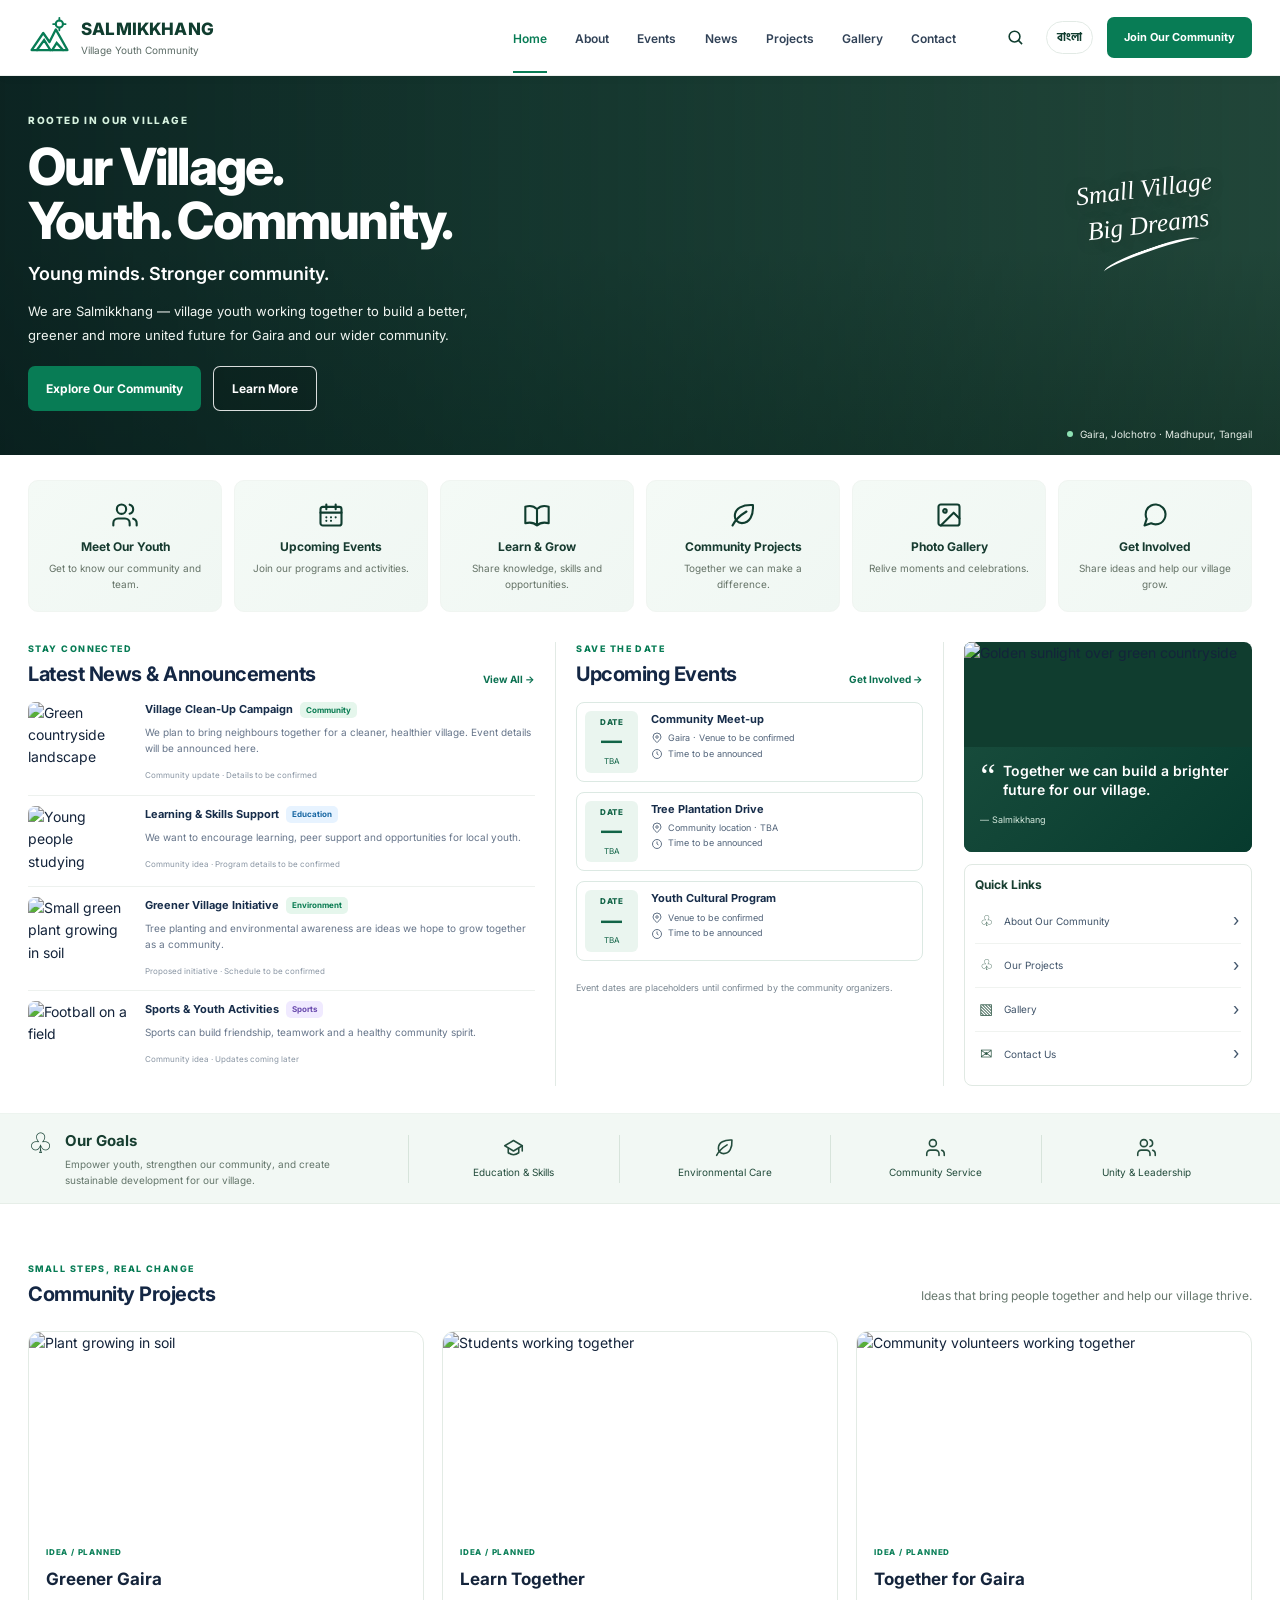
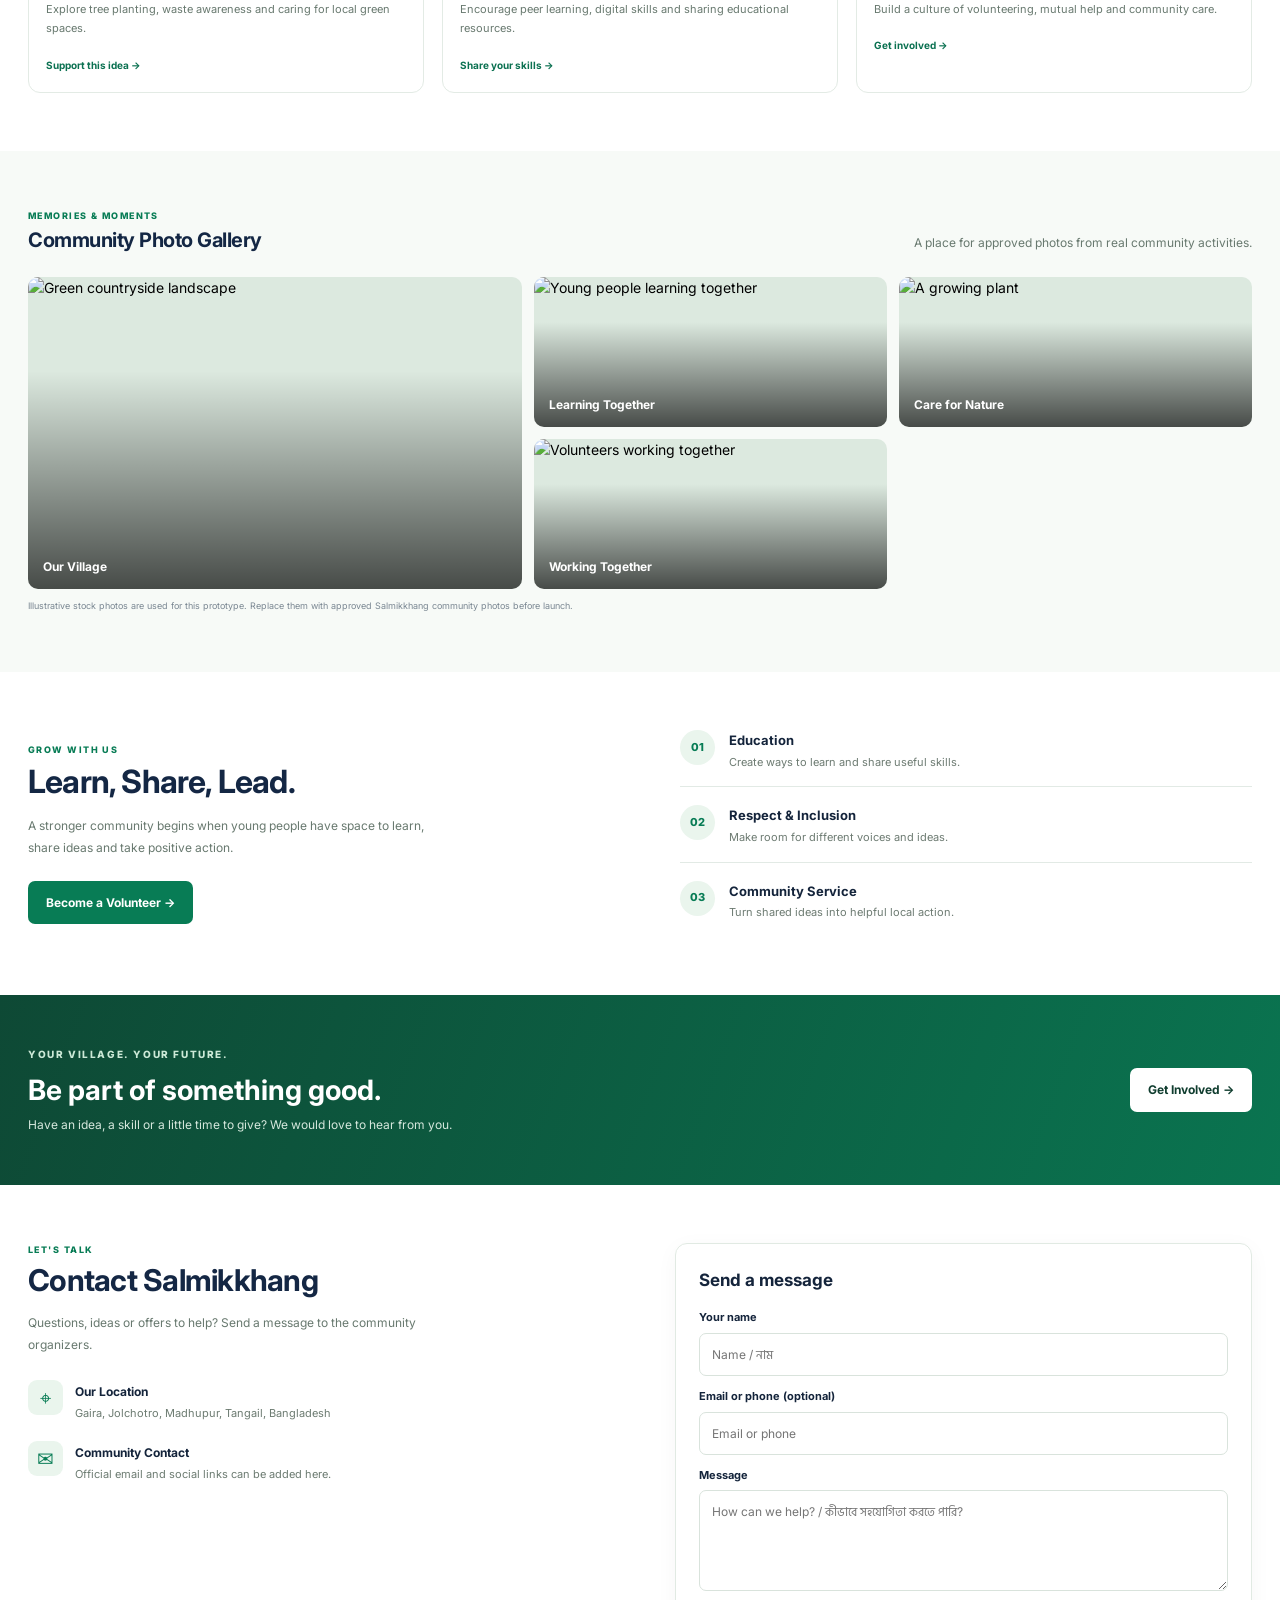
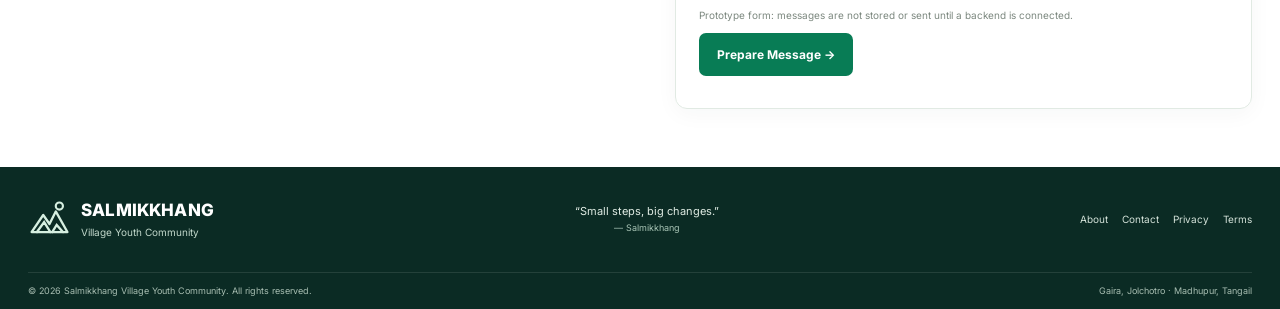
==== index.html @ 19238ad7 "Organize website files for deployment" ====
<!doctype html>
<html lang="en">
<head>
  <meta charset="utf-8">
  <meta name="viewport" content="width=device-width, initial-scale=1">
  <meta name="theme-color" content="#087c55">
  <meta name="description" content="Salmikkhang Village Youth Community — together for a better tomorrow in Gaira, Jolchotro, Madhupur, Tangail.">
  <title>Salmikkhang — Village Youth Community</title>
  <link rel="preconnect" href="https://fonts.googleapis.com">
  <link rel="preconnect" href="https://fonts.gstatic.com" crossorigin>
  <link href="https://fonts.googleapis.com/css2?family=Hind+Siliguri:wght@400;500;600;700&family=Inter:wght@400;500;600;700;800&display=swap" rel="stylesheet">
  <link rel="stylesheet" href="styles.css">
</head>
<body>
  <header class="site-header">
    <a class="brand" href="#home" aria-label="Salmikkhang home">
      <span class="brand-mark" aria-hidden="true">
        <svg viewBox="0 0 48 48" fill="none"><path d="M4 38 17 19l7 10 7-14 13 23H4Z" stroke="currentColor" stroke-width="2.6" stroke-linejoin="round"/><path d="m10 38 8-11 7 11M27 38l5-8 7 8" stroke="currentColor" stroke-width="2.6" stroke-linecap="round"/><circle cx="35" cy="9" r="4" stroke="currentColor" stroke-width="2.4"/><path d="M35 2v3M35 13v3M28 9h3M39 9h3" stroke="currentColor" stroke-width="2" stroke-linecap="round"/></svg>
      </span>
      <span class="brand-copy"><strong>SALMIKKHANG</strong><small data-en="Village Youth Community" data-bn="গ্রাম যুব কমিউনিটি">Village Youth Community</small></span>
    </a>
    <button class="menu-toggle" id="menuToggle" aria-label="Open navigation" aria-expanded="false"><span></span><span></span><span></span></button>
    <nav class="main-nav" id="mainNav" aria-label="Main navigation">
      <a class="active" href="#home" data-en="Home" data-bn="হোম">Home</a>
      <a href="#about" data-en="About" data-bn="পরিচিতি">About</a>
      <a href="#events" data-en="Events" data-bn="অনুষ্ঠান">Events</a>
      <a href="#news" data-en="News" data-bn="খবর">News</a>
      <a href="#projects" data-en="Projects" data-bn="উদ্যোগ">Projects</a>
      <a href="#gallery" data-en="Gallery" data-bn="গ্যালারি">Gallery</a>
      <a href="#contact" data-en="Contact" data-bn="যোগাযোগ">Contact</a>
    </nav>
    <div class="header-actions">
      <button class="icon-btn" id="searchToggle" aria-label="Search"><svg viewBox="0 0 24 24"><circle cx="10.8" cy="10.8" r="6.8"/><path d="m16 16 4.3 4.3"/></svg></button>
      <button class="language-switch" id="languageSwitch" aria-label="Switch language">বাংলা</button>
      <a class="btn btn-primary header-join" href="#join" data-en="Join Our Community" data-bn="কমিউনিটিতে যোগ দিন">Join Our Community</a>
    </div>
  </header>

  <div class="search-panel" id="searchPanel" hidden>
    <label for="siteSearch" data-en="Search the website" data-bn="ওয়েবসাইটে খুঁজুন">Search the website</label>
    <div class="search-row"><input id="siteSearch" type="search" placeholder="Search news, events, projects..." data-placeholder-en="Search news, events, projects..." data-placeholder-bn="খবর, অনুষ্ঠান, উদ্যোগ খুঁজুন..."><button class="btn btn-primary" id="searchGo" data-en="Search" data-bn="খুঁজুন">Search</button></div>
    <p class="search-feedback" id="searchFeedback" aria-live="polite"></p>
  </div>

  <main>
    <section class="hero" id="home">
      <div class="hero-shade"></div>
      <div class="hero-inner">
        <div class="hero-copy">
          <span class="eyebrow" data-en="ROOTED IN OUR VILLAGE" data-bn="আমাদের গ্রামের শিকড়ে">ROOTED IN OUR VILLAGE</span>
          <h1 data-en="Our Village.<br>Youth. Community." data-bn="আমাদের গ্রাম।<br>যুবসমাজ। কমিউনিটি।">Our Village.<br>Youth. Community.</h1>
          <p class="hero-lead" data-en="Young minds. Stronger community." data-bn="তারুণ্যের শক্তি, ঐক্যবদ্ধ কমিউনিটি।">Young minds. Stronger community.</p>
          <p class="hero-description" data-en="We are Salmikkhang — village youth working together to build a better, greener and more united future for Gaira and our wider community." data-bn="আমরা সালমিকখাং—গাইরা ও আমাদের আশপাশের মানুষের জন্য আরও সুন্দর, সবুজ ও ঐক্যবদ্ধ ভবিষ্যৎ গড়তে একসঙ্গে কাজ করা একদল তরুণ।">We are Salmikkhang — village youth working together to build a better, greener and more united future for Gaira and our wider community.</p>
          <div class="hero-actions"><a class="btn btn-primary" href="#about" data-en="Explore Our Community" data-bn="আমাদের কমিউনিটি দেখুন">Explore Our Community <span>→</span></a><a class="btn btn-outline-light" href="#about" data-en="Learn More" data-bn="আরও জানুন">Learn More</a></div>
        </div>
        <div class="hero-note"><span data-en="Small Village" data-bn="ছোট্ট গ্রাম">Small Village</span><span data-en="Big Dreams" data-bn="বড় স্বপ্ন">Big Dreams</span><i></i></div>
      </div>
      <div class="hero-location"><span class="location-dot"></span> Gaira, Jolchotro · Madhupur, Tangail</div>
    </section>

    <section class="quick-links wrap" aria-label="Explore community">
      <a class="quick-card" href="#team"><span class="quick-icon"><svg viewBox="0 0 24 24"><path d="M16 21v-2a4 4 0 0 0-4-4H6a4 4 0 0 0-4 4v2M9 11a4 4 0 1 0 0-8 4 4 0 0 0 0 8ZM22 21v-2a4 4 0 0 0-3-3.87M16 3.13a4 4 0 0 1 0 7.75"/></svg></span><strong data-en="Meet Our Youth" data-bn="আমাদের তরুণরা">Meet Our Youth</strong><p data-en="Get to know our community and team." data-bn="আমাদের কমিউনিটি ও দলের সঙ্গে পরিচিত হন।">Get to know our community and team.</p></a>
      <a class="quick-card" href="#events"><span class="quick-icon"><svg viewBox="0 0 24 24"><rect x="3" y="5" width="18" height="16" rx="2"/><path d="M16 3v4M8 3v4M3 10h18M8 14h.01M12 14h.01M16 14h.01M8 17h.01M12 17h.01"/></svg></span><strong data-en="Upcoming Events" data-bn="আসন্ন অনুষ্ঠান">Upcoming Events</strong><p data-en="Join our programs and activities." data-bn="আমাদের অনুষ্ঠান ও কার্যক্রমে যোগ দিন।">Join our programs and activities.</p></a>
      <a class="quick-card" href="#learn"><span class="quick-icon"><svg viewBox="0 0 24 24"><path d="M12 7v14M12 7C9 4 5 4 2 5v14c4-1 7-1 10 2M12 7c3-3 7-3 10-2v14c-4-1-7-1-10 2"/></svg></span><strong data-en="Learn & Grow" data-bn="শিখি ও এগিয়ে যাই">Learn & Grow</strong><p data-en="Share knowledge, skills and opportunities." data-bn="জ্ঞান, দক্ষতা ও সুযোগ ভাগ করে নিই।">Share knowledge, skills and opportunities.</p></a>
      <a class="quick-card" href="#projects"><span class="quick-icon"><svg viewBox="0 0 24 24"><path d="M20.5 3.5C12 3 5 6 5 13a6 6 0 0 0 6 6c7 0 10-7 9.5-15.5Z"/><path d="M3 21c3-6 7-9 12-12"/></svg></span><strong data-en="Community Projects" data-bn="সামাজিক উদ্যোগ">Community Projects</strong><p data-en="Together we can make a difference." data-bn="একসঙ্গে আমরা পরিবর্তন আনতে পারি।">Together we can make a difference.</p></a>
      <a class="quick-card" href="#gallery"><span class="quick-icon"><svg viewBox="0 0 24 24"><rect x="3" y="3" width="18" height="18" rx="2"/><circle cx="8.5" cy="8.5" r="1.5"/><path d="m21 15-5-5L5 21"/></svg></span><strong data-en="Photo Gallery" data-bn="ছবির গ্যালারি">Photo Gallery</strong><p data-en="Relive moments and celebrations." data-bn="স্মৃতি ও আনন্দের মুহূর্তগুলো দেখুন।">Relive moments and celebrations.</p></a>
      <a class="quick-card" href="#join"><span class="quick-icon"><svg viewBox="0 0 24 24"><path d="M21 11.5a8.4 8.4 0 0 1-.9 3.8 8.5 8.5 0 0 1-7.6 4.7 8.4 8.4 0 0 1-3.8-.9L3 21l1.9-5.7a8.4 8.4 0 0 1-.9-3.8A8.5 8.5 0 0 1 8.7 3.9a8.4 8.4 0 0 1 3.8-.9h.5a8.5 8.5 0 0 1 8 8v.5Z"/></svg></span><strong data-en="Get Involved" data-bn="যুক্ত হোন">Get Involved</strong><p data-en="Share ideas and help our village grow." data-bn="ধারণা ভাগ করুন, গ্রামের উন্নয়নে পাশে থাকুন।">Share ideas and help our village grow.</p></a>
    </section>

    <section class="content-section wrap">
      <div class="news-column" id="news">
        <div class="section-head"><div><span class="eyebrow green" data-en="STAY CONNECTED" data-bn="সঙ্গে থাকুন">STAY CONNECTED</span><h2 data-en="Latest News & Announcements" data-bn="সাম্প্রতিক খবর ও ঘোষণা">Latest News & Announcements</h2></div><a class="text-link" href="#news-list" data-en="View All →" data-bn="সব দেখুন →">View All →</a></div>
        <div class="news-list" id="news-list">
          <article class="news-item searchable" data-search="community village announcement clean-up">
            <img src="https://images.unsplash.com/photo-1500382017468-9049fed747ef?auto=format&fit=crop&w=360&q=80" alt="Green countryside landscape">
            <div class="news-body"><div class="news-title-row"><h3 data-en="Village Clean-Up Campaign" data-bn="গ্রাম পরিচ্ছন্নতা কর্মসূচি">Village Clean-Up Campaign</h3><span class="tag tag-green" data-en="Community" data-bn="কমিউনিটি">Community</span></div><p data-en="We plan to bring neighbours together for a cleaner, healthier village. Event details will be announced here." data-bn="পরিচ্ছন্ন ও স্বাস্থ্যকর গ্রাম গড়তে আমরা সবাইকে একসঙ্গে কাজ করার আহ্বান জানাই। বিস্তারিত এখানে জানানো হবে।">We plan to bring neighbours together for a cleaner, healthier village. Event details will be announced here.</p><small class="muted" data-en="Community update · Details to be confirmed" data-bn="কমিউনিটি আপডেট · তারিখ পরে জানানো হবে">Community update · Details to be confirmed</small></div>
          </article>
          <article class="news-item searchable" data-search="education study support learning students">
            <img src="https://images.unsplash.com/photo-1529390079861-591de354faf5?auto=format&fit=crop&w=360&q=80" alt="Young people studying together">
            <div class="news-body"><div class="news-title-row"><h3 data-en="Learning & Skills Support" data-bn="শিক্ষা ও দক্ষতা উন্নয়ন">Learning & Skills Support</h3><span class="tag tag-blue" data-en="Education" data-bn="শিক্ষা">Education</span></div><p data-en="We want to encourage learning, peer support and opportunities for local youth." data-bn="স্থানীয় তরুণদের পড়াশোনা, পারস্পরিক সহযোগিতা ও দক্ষতা উন্নয়নে উৎসাহিত করাই আমাদের লক্ষ্য।">We want to encourage learning, peer support and opportunities for local youth.</p><small class="muted" data-en="Community idea · Program details to be confirmed" data-bn="কমিউনিটির পরিকল্পনা · বিস্তারিত পরে জানানো হবে">Community idea · Program details to be confirmed</small></div>
          </article>
          <article class="news-item searchable" data-search="tree planting environment nature">
            <img src="https://images.unsplash.com/photo-1416879595882-3373a0480b5b?auto=format&fit=crop&w=360&q=80" alt="Small green plant growing in soil">
            <div class="news-body"><div class="news-title-row"><h3 data-en="Greener Village Initiative" data-bn="সবুজ গ্রাম উদ্যোগ">Greener Village Initiative</h3><span class="tag tag-green" data-en="Environment" data-bn="পরিবেশ">Environment</span></div><p data-en="Tree planting and environmental awareness are ideas we hope to grow together as a community." data-bn="বৃক্ষরোপণ ও পরিবেশ সচেতনতার মাধ্যমে একসঙ্গে সবুজ ভবিষ্যৎ গড়ার পরিকল্পনা আমাদের রয়েছে।">Tree planting and environmental awareness are ideas we hope to grow together as a community.</p><small class="muted" data-en="Proposed initiative · Schedule to be confirmed" data-bn="প্রস্তাবিত উদ্যোগ · সময়সূচি পরে জানানো হবে">Proposed initiative · Schedule to be confirmed</small></div>
          </article>
          <article class="news-item searchable" data-search="sports youth football games">
            <img src="https://images.unsplash.com/photo-1521412644187-c49fa049e84d?auto=format&fit=crop&w=360&q=80" alt="Football on a field">
            <div class="news-body"><div class="news-title-row"><h3 data-en="Sports & Youth Activities" data-bn="খেলাধুলা ও যুব কার্যক্রম">Sports & Youth Activities</h3><span class="tag tag-purple" data-en="Sports" data-bn="খেলাধুলা">Sports</span></div><p data-en="Sports can build friendship, teamwork and a healthy community spirit." data-bn="খেলাধুলা বন্ধুত্ব, দলগত কাজ ও সুস্থ কমিউনিটি গড়তে সাহায্য করে।">Sports can build friendship, teamwork and a healthy community spirit.</p><small class="muted" data-en="Community idea · Updates coming later" data-bn="কমিউনিটির পরিকল্পনা · আপডেট পরে আসবে">Community idea · Updates coming later</small></div>
          </article>
        </div>
      </div>

      <div class="events-column" id="events">
        <div class="section-head"><div><span class="eyebrow green" data-en="SAVE THE DATE" data-bn="তারিখ মনে রাখুন">SAVE THE DATE</span><h2 data-en="Upcoming Events" data-bn="আসন্ন অনুষ্ঠান">Upcoming Events</h2></div><a class="text-link" href="#join" data-en="Get Involved →" data-bn="যুক্ত হোন →">Get Involved →</a></div>
        <div class="event-list">
          <article class="event-card searchable" data-search="community meeting youth gathering">
            <div class="event-date"><span data-en="DATE" data-bn="তারিখ">DATE</span><strong>—</strong><small data-en="TBA" data-bn="পরে">TBA</small></div><div class="event-info"><h3 data-en="Community Meet-up" data-bn="কমিউনিটি মতবিনিময়">Community Meet-up</h3><p><svg viewBox="0 0 24 24"><path d="M20 10c0 5-8 11-8 11S4 15 4 10a8 8 0 1 1 16 0Z"/><circle cx="12" cy="10" r="2.5"/></svg><span data-en="Gaira · Venue to be confirmed" data-bn="গাইরা · স্থান পরে জানানো হবে">Gaira · Venue to be confirmed</span></p><p><svg viewBox="0 0 24 24"><circle cx="12" cy="12" r="9"/><path d="M12 7v5l3 2"/></svg><span data-en="Time to be announced" data-bn="সময় পরে জানানো হবে">Time to be announced</span></p></div>
          </article>
          <article class="event-card searchable" data-search="tree plantation environment">
            <div class="event-date"><span data-en="DATE" data-bn="তারিখ">DATE</span><strong>—</strong><small data-en="TBA" data-bn="পরে">TBA</small></div><div class="event-info"><h3 data-en="Tree Plantation Drive" data-bn="বৃক্ষরোপণ কর্মসূচি">Tree Plantation Drive</h3><p><svg viewBox="0 0 24 24"><path d="M20 10c0 5-8 11-8 11S4 15 4 10a8 8 0 1 1 16 0Z"/><circle cx="12" cy="10" r="2.5"/></svg><span data-en="Community location · TBA" data-bn="কমিউনিটির স্থান · পরে">Community location · TBA</span></p><p><svg viewBox="0 0 24 24"><circle cx="12" cy="12" r="9"/><path d="M12 7v5l3 2"/></svg><span data-en="Time to be announced" data-bn="সময় পরে জানানো হবে">Time to be announced</span></p></div>
          </article>
          <article class="event-card searchable" data-search="youth culture heritage">
            <div class="event-date"><span data-en="DATE" data-bn="তারিখ">DATE</span><strong>—</strong><small data-en="TBA" data-bn="পরে">TBA</small></div><div class="event-info"><h3 data-en="Youth Cultural Program" data-bn="যুব সাংস্কৃতিক অনুষ্ঠান">Youth Cultural Program</h3><p><svg viewBox="0 0 24 24"><path d="M20 10c0 5-8 11-8 11S4 15 4 10a8 8 0 1 1 16 0Z"/><circle cx="12" cy="10" r="2.5"/></svg><span data-en="Venue to be confirmed" data-bn="স্থান পরে জানানো হবে">Venue to be confirmed</span></p><p><svg viewBox="0 0 24 24"><circle cx="12" cy="12" r="9"/><path d="M12 7v5l3 2"/></svg><span data-en="Time to be announced" data-bn="সময় পরে জানানো হবে">Time to be announced</span></p></div>
          </article>
          <p class="note-small" data-en="Event dates are placeholders until confirmed by the community organizers." data-bn="কমিউনিটির আয়োজকদের দ্বারা নিশ্চিত না হওয়া পর্যন্ত অনুষ্ঠানগুলোর তারিখ নির্ধারিত নয়।">Event dates are placeholders until confirmed by the community organizers.</p>
        </div>
      </div>

      <aside class="sidebar">
        <div class="quote-card"><img src="https://images.unsplash.com/photo-1500382017468-9049fed747ef?auto=format&fit=crop&w=700&q=85" alt="Golden sunlight over green countryside"><div class="quote-overlay"><span class="quote-mark">“</span><p data-en="Together we can build a brighter future for our village." data-bn="একসঙ্গে আমরা আমাদের গ্রামের আরও উজ্জ্বল ভবিষ্যৎ গড়তে পারি।">Together we can build a brighter future for our village.</p><small>— Salmikkhang</small></div></div>
        <div class="quick-box"><h3 data-en="Quick Links" data-bn="দ্রুত লিংক">Quick Links</h3><a href="#about"><span>♧</span><span data-en="About Our Community" data-bn="আমাদের পরিচিতি">About Our Community</span><b>›</b></a><a href="#projects"><span>♧</span><span data-en="Our Projects" data-bn="আমাদের উদ্যোগ">Our Projects</span><b>›</b></a><a href="#gallery"><span>▧</span><span data-en="Gallery" data-bn="গ্যালারি">Gallery</span><b>›</b></a><a href="#contact"><span>✉</span><span data-en="Contact Us" data-bn="যোগাযোগ করুন">Contact Us</span><b>›</b></a></div>
      </aside>
    </section>

    <section class="goals-strip" id="about">
      <div class="goals-inner wrap">
        <div class="goals-intro"><span class="goal-symbol">♧</span><div><h2 data-en="Our Goals" data-bn="আমাদের লক্ষ্য">Our Goals</h2><p data-en="Empower youth, strengthen our community, and create sustainable development for our village." data-bn="যুবসমাজকে এগিয়ে নেওয়া, কমিউনিটিকে শক্তিশালী করা এবং গ্রামের টেকসই উন্নয়নে কাজ করা।">Empower youth, strengthen our community, and create sustainable development for our village.</p></div></div>
        <div class="goal"><svg viewBox="0 0 24 24"><path d="M2 10 12 4l10 6-10 6-10-6Z"/><path d="M6 13v5c4 3 8 3 12 0v-5M22 10v6"/></svg><span data-en="Education & Skills" data-bn="শিক্ষা ও দক্ষতা">Education & Skills</span></div>
        <div class="goal"><svg viewBox="0 0 24 24"><path d="M20.5 3.5C12 3 5 6 5 13a6 6 0 0 0 6 6c7 0 10-7 9.5-15.5Z"/><path d="M3 21c3-6 7-9 12-12"/></svg><span data-en="Environmental Care" data-bn="পরিবেশ সংরক্ষণ">Environmental Care</span></div>
        <div class="goal"><svg viewBox="0 0 24 24"><path d="M16 21v-2a4 4 0 0 0-4-4H6a4 4 0 0 0-4 4v2M9 11a4 4 0 1 0 0-8 4 4 0 0 0 0 8ZM22 21v-2a4 4 0 0 0-3-3.87"/></svg><span data-en="Community Service" data-bn="সমাজসেবা">Community Service</span></div>
        <div class="goal"><svg viewBox="0 0 24 24"><path d="M16 21v-2a4 4 0 0 0-4-4H6a4 4 0 0 0-4 4v2M9 11a4 4 0 1 0 0-8 4 4 0 0 0 0 8ZM22 21v-2a4 4 0 0 0-3-3.87M16 3.13a4 4 0 0 1 0 7.75"/></svg><span data-en="Unity & Leadership" data-bn="ঐক্য ও নেতৃত্ব">Unity & Leadership</span></div>
      </div>
    </section>

    <section class="standard-section wrap" id="projects">
      <div class="section-head"><div><span class="eyebrow green" data-en="SMALL STEPS, REAL CHANGE" data-bn="ছোট পদক্ষেপ, বাস্তব পরিবর্তন">SMALL STEPS, REAL CHANGE</span><h2 data-en="Community Projects" data-bn="কমিউনিটির উদ্যোগ">Community Projects</h2></div><p class="section-subtitle" data-en="Ideas that bring people together and help our village thrive." data-bn="মানুষকে একত্র করে আমাদের গ্রামকে এগিয়ে নেওয়ার উদ্যোগ।">Ideas that bring people together and help our village thrive.</p></div>
      <div class="project-grid">
        <article class="project-card searchable" data-search="environment trees planting"><img src="https://images.unsplash.com/photo-1416879595882-3373a0480b5b?auto=format&fit=crop&w=800&q=85" alt="Plant growing in soil"><div class="project-content"><span class="project-status" data-en="IDEA / PLANNED" data-bn="পরিকল্পনাধীন">IDEA / PLANNED</span><h3 data-en="Greener Gaira" data-bn="সবুজ গাইরা">Greener Gaira</h3><p data-en="Explore tree planting, waste awareness and caring for local green spaces." data-bn="বৃক্ষরোপণ, বর্জ্য সচেতনতা ও স্থানীয় সবুজ পরিবেশ রক্ষার উদ্যোগ।">Explore tree planting, waste awareness and caring for local green spaces.</p><a class="text-link" href="#join" data-en="Support this idea →" data-bn="উদ্যোগে যুক্ত হোন →">Support this idea →</a></div></article>
        <article class="project-card searchable" data-search="education skills learning youth"><img src="https://images.unsplash.com/photo-1529390079861-591de354faf5?auto=format&fit=crop&w=800&q=85" alt="Students working together"><div class="project-content"><span class="project-status" data-en="IDEA / PLANNED" data-bn="পরিকল্পনাধীন">IDEA / PLANNED</span><h3 data-en="Learn Together" data-bn="একসঙ্গে শিখি">Learn Together</h3><p data-en="Encourage peer learning, digital skills and sharing educational resources." data-bn="পারস্পরিক শিক্ষা, ডিজিটাল দক্ষতা ও শিক্ষাসামগ্রী ভাগাভাগিতে উৎসাহ।">Encourage peer learning, digital skills and sharing educational resources.</p><a class="text-link" href="#join" data-en="Share your skills →" data-bn="দক্ষতা ভাগ করুন →">Share your skills →</a></div></article>
        <article class="project-card searchable" data-search="community service village clean-up"><img src="https://images.unsplash.com/photo-1531206715517-5c0ba140b2b8?auto=format&fit=crop&w=800&q=85" alt="Community volunteers working together"><div class="project-content"><span class="project-status" data-en="IDEA / PLANNED" data-bn="পরিকল্পনাধীন">IDEA / PLANNED</span><h3 data-en="Together for Gaira" data-bn="গাইরার জন্য একসঙ্গে">Together for Gaira</h3><p data-en="Build a culture of volunteering, mutual help and community care." data-bn="স্বেচ্ছাসেবা, পারস্পরিক সহযোগিতা ও সামাজিক যত্নের সংস্কৃতি গড়ে তোলা।">Build a culture of volunteering, mutual help and community care.</p><a class="text-link" href="#join" data-en="Get involved →" data-bn="যুক্ত হোন →">Get involved →</a></div></article>
      </div>
    </section>

    <section class="standard-section gallery-section" id="gallery">
      <div class="wrap">
        <div class="section-head"><div><span class="eyebrow green" data-en="MEMORIES & MOMENTS" data-bn="স্মৃতি ও মুহূর্ত">MEMORIES & MOMENTS</span><h2 data-en="Community Photo Gallery" data-bn="কমিউনিটির ছবির গ্যালারি">Community Photo Gallery</h2></div><p class="section-subtitle" data-en="A place for approved photos from real community activities." data-bn="কমিউনিটির বাস্তব কার্যক্রমের অনুমোদিত ছবির জন্য একটি স্থান।">A place for approved photos from real community activities.</p></div>
        <div class="gallery-grid">
          <button class="gallery-tile tile-large" data-image="https://images.unsplash.com/photo-1500382017468-9049fed747ef?auto=format&fit=crop&w=1400&q=90" aria-label="View countryside photo"><img src="https://images.unsplash.com/photo-1500382017468-9049fed747ef?auto=format&fit=crop&w=900&q=85" alt="Green countryside landscape"><span data-en="Our Village" data-bn="আমাদের গ্রাম">Our Village</span></button>
          <button class="gallery-tile" data-image="https://images.unsplash.com/photo-1529390079861-591de354faf5?auto=format&fit=crop&w=1400&q=90" aria-label="View learning photo"><img src="https://images.unsplash.com/photo-1529390079861-591de354faf5?auto=format&fit=crop&w=700&q=85" alt="Young people learning together"><span data-en="Learning Together" data-bn="একসঙ্গে শেখা">Learning Together</span></button>
          <button class="gallery-tile" data-image="https://images.unsplash.com/photo-1416879595882-3373a0480b5b?auto=format&fit=crop&w=1400&q=90" aria-label="View nature photo"><img src="https://images.unsplash.com/photo-1416879595882-3373a0480b5b?auto=format&fit=crop&w=700&q=85" alt="A growing plant"><span data-en="Care for Nature" data-bn="প্রকৃতির যত্ন">Care for Nature</span></button>
          <button class="gallery-tile" data-image="https://images.unsplash.com/photo-1531206715517-5c0ba140b2b8?auto=format&fit=crop&w=1400&q=90" aria-label="View volunteers photo"><img src="https://images.unsplash.com/photo-1531206715517-5c0ba140b2b8?auto=format&fit=crop&w=700&q=85" alt="Volunteers working together"><span data-en="Working Together" data-bn="একসঙ্গে কাজ">Working Together</span></button>
        </div>
        <p class="note-small" data-en="Illustrative stock photos are used for this prototype. Replace them with approved Salmikkhang community photos before launch." data-bn="এই প্রোটোটাইপে নমুনা স্টক ছবি ব্যবহার করা হয়েছে। প্রকাশের আগে অনুমোদিত সালমিকখাং কমিউনিটির ছবি দিয়ে প্রতিস্থাপন করুন।">Illustrative stock photos are used for this prototype. Replace them with approved Salmikkhang community photos before launch.</p>
      </div>
    </section>

    <section class="standard-section wrap split-section" id="learn">
      <div><span class="eyebrow green" data-en="GROW WITH US" data-bn="আমাদের সঙ্গে এগিয়ে যান">GROW WITH US</span><h2 data-en="Learn, Share, Lead." data-bn="শিখুন, ভাগ করুন, নেতৃত্ব দিন।">Learn, Share, Lead.</h2><p class="section-subtitle" data-en="A stronger community begins when young people have space to learn, share ideas and take positive action." data-bn="তরুণদের শেখা, ধারণা ভাগ করা এবং ইতিবাচক উদ্যোগ নেওয়ার সুযোগ তৈরি হলেই শক্তিশালী কমিউনিটির শুরু।">A stronger community begins when young people have space to learn, share ideas and take positive action.</p><a class="btn btn-primary" href="#join" data-en="Become a Volunteer →" data-bn="স্বেচ্ছাসেবক হোন →">Become a Volunteer →</a></div>
      <div class="values-list"><div><span>01</span><div><h3 data-en="Education" data-bn="শিক্ষা">Education</h3><p data-en="Create ways to learn and share useful skills." data-bn="শেখা ও দরকারি দক্ষতা ভাগ করার সুযোগ তৈরি করা।">Create ways to learn and share useful skills.</p></div></div><div><span>02</span><div><h3 data-en="Respect & Inclusion" data-bn="সম্মান ও অন্তর্ভুক্তি">Respect & Inclusion</h3><p data-en="Make room for different voices and ideas." data-bn="বিভিন্ন মানুষের মতামত ও ধারণাকে গুরুত্ব দেওয়া।">Make room for different voices and ideas.</p></div></div><div><span>03</span><div><h3 data-en="Community Service" data-bn="সমাজসেবা">Community Service</h3><p data-en="Turn shared ideas into helpful local action." data-bn="সম্মিলিত ধারণাকে স্থানীয় কল্যাণমূলক কাজে রূপ দেওয়া।">Turn shared ideas into helpful local action.</p></div></div></div>
    </section>

    <section class="join-banner" id="join"><div class="join-banner-inner wrap"><div><span class="eyebrow light" data-en="YOUR VILLAGE. YOUR FUTURE." data-bn="তোমার গ্রাম। তোমার ভবিষ্যৎ।">YOUR VILLAGE. YOUR FUTURE.</span><h2 data-en="Be part of something good." data-bn="ভালো কিছুর অংশ হয়ে ওঠো।">Be part of something good.</h2><p data-en="Have an idea, a skill or a little time to give? We would love to hear from you." data-bn="তোমার কোনো ধারণা, দক্ষতা বা কিছু সময় দেওয়ার ইচ্ছা আছে? আমরা তোমার কথা শুনতে চাই।">Have an idea, a skill or a little time to give? We would love to hear from you.</p></div><a class="btn btn-white" href="#contact" data-en="Get Involved →" data-bn="যোগাযোগ করুন →">Get Involved →</a></div></section>

    <section class="standard-section wrap contact-section" id="contact">
      <div class="contact-intro"><span class="eyebrow green" data-en="LET'S TALK" data-bn="যোগাযোগ করি">LET'S TALK</span><h2 data-en="Contact Salmikkhang" data-bn="সালমিকখাং-এর সঙ্গে যোগাযোগ">Contact Salmikkhang</h2><p class="section-subtitle" data-en="Questions, ideas or offers to help? Send a message to the community organizers." data-bn="কোনো প্রশ্ন, ধারণা বা সহযোগিতার প্রস্তাব আছে? কমিউনিটির আয়োজকদের বার্তা পাঠান।">Questions, ideas or offers to help? Send a message to the community organizers.</p><div class="contact-detail"><span class="detail-icon">⌖</span><div><strong data-en="Our Location" data-bn="আমাদের অবস্থান">Our Location</strong><p>Gaira, Jolchotro, Madhupur, Tangail, Bangladesh</p></div></div><div class="contact-detail"><span class="detail-icon">✉</span><div><strong data-en="Community Contact" data-bn="কমিউনিটির যোগাযোগ">Community Contact</strong><p data-en="Official email and social links can be added here." data-bn="এখানে অফিসিয়াল ইমেইল ও সামাজিক যোগাযোগমাধ্যমের লিংক যোগ করা যাবে।">Official email and social links can be added here.</p></div></div></div>
      <form class="contact-form" id="contactForm"><h3 data-en="Send a message" data-bn="বার্তা পাঠান">Send a message</h3><label for="contactName" data-en="Your name" data-bn="আপনার নাম">Your name</label><input id="contactName" name="name" required maxlength="80" placeholder="Name / নাম"><label for="contactMethod" data-en="Email or phone (optional)" data-bn="ইমেইল বা ফোন (ঐচ্ছিক)">Email or phone (optional)</label><input id="contactMethod" name="contact" maxlength="120" placeholder="Email or phone"><label for="contactMessage" data-en="Message" data-bn="বার্তা">Message</label><textarea id="contactMessage" name="message" required rows="4" maxlength="1500" placeholder="How can we help? / কীভাবে সহযোগিতা করতে পারি?"></textarea><p class="form-note" data-en="Prototype form: messages are not stored or sent until a backend is connected." data-bn="প্রোটোটাইপ ফর্ম: ব্যাকএন্ড যুক্ত না করা পর্যন্ত বার্তা সংরক্ষণ বা পাঠানো হবে না।">Prototype form: messages are not stored or sent until a backend is connected.</p><button class="btn btn-primary" type="submit" data-en="Prepare Message →" data-bn="বার্তা প্রস্তুত করুন →">Prepare Message →</button><p id="formFeedback" class="form-feedback" aria-live="polite"></p></form>
    </section>
  </main>

  <footer class="site-footer">
    <div class="footer-main wrap"><a class="brand brand-footer" href="#home"><span class="brand-mark"><svg viewBox="0 0 48 48" fill="none"><path d="M4 38 17 19l7 10 7-14 13 23H4Z" stroke="currentColor" stroke-width="2.6" stroke-linejoin="round"/><path d="m10 38 8-11 7 11M27 38l5-8 7 8" stroke="currentColor" stroke-width="2.6" stroke-linecap="round"/><circle cx="35" cy="9" r="4" stroke="currentColor" stroke-width="2.4"/></svg></span><span class="brand-copy"><strong>SALMIKKHANG</strong><small data-en="Village Youth Community" data-bn="গ্রাম যুব কমিউনিটি">Village Youth Community</small></span></a><p class="footer-quote"><span data-en="“Small steps, big changes.”" data-bn="“ছোট পদক্ষেপ, বড় পরিবর্তন।”">“Small steps, big changes.”</span><small>— Salmikkhang</small></p><div class="footer-links"><a href="#about" data-en="About" data-bn="পরিচিতি">About</a><a href="#contact" data-en="Contact" data-bn="যোগাযোগ">Contact</a><a href="#privacy" id="privacyLink" data-en="Privacy" data-bn="গোপনীয়তা">Privacy</a><a href="#terms" id="termsLink" data-en="Terms" data-bn="শর্তাবলি">Terms</a></div></div>
    <div class="footer-bottom wrap"><span>© <span id="year"></span> Salmikkhang Village Youth Community. <span data-en="All rights reserved." data-bn="সর্বস্বত্ব সংরক্ষিত।">All rights reserved.</span></span><span>Gaira, Jolchotro · Madhupur, Tangail</span></div>
  </footer>

  <div class="lightbox" id="lightbox" hidden role="dialog" aria-modal="true" aria-label="Gallery image"><button class="lightbox-close" id="lightboxClose" aria-label="Close image">×</button><img id="lightboxImage" src="" alt=""></div>
  <div class="toast" id="toast" role="status" aria-live="polite"></div>
  <script src="script.js"></script>
</body>
</html>
---- styles.css ----
*{box-sizing:border-box}
:root{--forest:#103d2f;--green:#087c55;--green-2:#0a9364;--mint:#edf6f0;--pale:#f6faf7;--ink:#14243b;--muted:#64748b;--line:#e2eae5;--white:#fff;--shadow:0 12px 32px rgba(15,55,39,.08);--radius:12px}
html{scroll-behavior:smooth;scroll-padding-top:88px}
body{margin:0;background:#fff;color:var(--ink);font-family:Inter,"Hind Siliguri",sans-serif;font-size:14px;line-height:1.6}
body.lang-bn{font-family:"Hind Siliguri",Inter,sans-serif}
a{color:inherit;text-decoration:none}
button,input,textarea{font:inherit}
button,a{-webkit-tap-highlight-color:transparent}
img{max-width:100%;display:block}
.wrap{width:min(1320px,calc(100% - 56px));margin-inline:auto}
.site-header{height:76px;background:rgba(255,255,255,.97);display:flex;align-items:center;gap:30px;padding:0 max(28px,calc((100vw - 1320px)/2));position:sticky;top:0;z-index:50;border-bottom:1px solid #edf1ee;box-shadow:0 2px 12px rgba(0,0,0,.025)}
.brand{display:flex;align-items:center;gap:10px;flex-shrink:0;color:var(--forest)}
.brand-mark{width:43px;height:43px;color:var(--green);display:inline-flex;align-items:center;justify-content:center}
.brand-mark svg{width:100%;height:100%}
.brand-copy{display:flex;flex-direction:column;line-height:1.25}
.brand-copy strong{font-size:17px;letter-spacing:.01em;font-weight:800}
.brand-copy small{font-size:10px;color:#5b6b65;margin-top:4px}
.main-nav{display:flex;align-items:center;justify-content:center;gap:clamp(14px,2.2vw,32px);margin-left:auto}
.main-nav a{font-size:12px;font-weight:600;color:#314257;padding:27px 0 23px;border-bottom:2px solid transparent;white-space:nowrap}
.main-nav a:hover,.main-nav a.active{color:var(--green);border-bottom-color:var(--green)}
.header-actions{display:flex;align-items:center;gap:14px;margin-left:12px;flex-shrink:0}
.icon-btn,.language-switch{border:0;background:transparent;color:var(--forest);cursor:pointer}
.icon-btn{width:34px;height:34px;display:grid;place-items:center}
.icon-btn svg{width:19px;fill:none;stroke:currentColor;stroke-width:2}
.language-switch{font-size:11px;font-weight:700;border:1px solid var(--line);border-radius:20px;padding:7px 10px}
.btn{border:0;display:inline-flex;align-items:center;justify-content:center;gap:10px;border-radius:7px;padding:12px 18px;font-size:12px;font-weight:700;cursor:pointer;transition:transform .2s,background .2s,box-shadow .2s}
.btn:hover{transform:translateY(-1px);box-shadow:0 7px 18px rgba(0,0,0,.13)}
.btn-primary{background:var(--green);color:#fff}
.btn-primary:hover{background:#066646}
.header-join{padding:12px 17px;font-size:11px}
.btn-outline-light{border:1px solid rgba(255,255,255,.85);color:#fff;background:rgba(0,0,0,.12)}
.btn-white{background:#fff;color:var(--forest)}
.menu-toggle{display:none;background:transparent;border:0;padding:8px}
.menu-toggle span{display:block;width:22px;height:2px;background:var(--forest);margin:5px}
.search-panel{position:fixed;z-index:60;right:24px;top:84px;width:min(430px,calc(100% - 32px));background:#fff;border:1px solid var(--line);box-shadow:var(--shadow);padding:18px;border-radius:12px}
.search-panel label{display:block;font-weight:700;margin-bottom:8px}
.search-row{display:flex;gap:8px}
.search-row input{min-width:0;flex:1}
.search-panel input,.contact-form input,.contact-form textarea{width:100%;border:1px solid #d9e3dc;border-radius:7px;padding:11px 12px;outline:none;background:#fff;color:var(--ink)}
.search-panel input:focus,.contact-form input:focus,.contact-form textarea:focus{border-color:var(--green);box-shadow:0 0 0 3px rgba(8,124,85,.1)}
.search-feedback{font-size:12px;color:var(--muted);margin:8px 0 0}
.hero{position:relative;isolation:isolate;min-height:365px;background:#244b3d url("https://images.unsplash.com/photo-1500382017468-9049fed747ef?auto=format&fit=crop&w=2200&q=90") center 52%/cover no-repeat;color:#fff}
.hero-shade{position:absolute;inset:0;z-index:-1;background:linear-gradient(90deg,rgba(5,25,26,.78) 0%,rgba(8,37,34,.56) 40%,rgba(7,28,24,.12) 100%),linear-gradient(0deg,rgba(4,29,19,.35),transparent 55%)}
.hero-inner{width:min(1320px,calc(100% - 56px));min-height:365px;margin:auto;display:flex;align-items:center;position:relative}
.hero-copy{max-width:570px;padding:36px 0 44px}
.eyebrow{display:block;color:#d6f2df;font-size:10px;font-weight:800;letter-spacing:.16em;margin-bottom:12px}
.eyebrow.green{color:var(--green);font-size:9px;margin-bottom:5px}
.eyebrow.light{color:#cce9d7}
.hero h1{font-size:clamp(36px,4vw,54px);line-height:1.05;letter-spacing:-.035em;margin:0 0 12px;font-weight:800}
.hero-lead{font-size:18px;font-weight:600;margin:0 0 12px}
.hero-description{font-size:13px;line-height:1.8;max-width:470px;color:#f0f5f1;margin:0 0 19px}
.hero-actions{display:flex;gap:12px;flex-wrap:wrap}
.hero-note{position:absolute;right:3%;top:25%;display:flex;flex-direction:column;align-items:center;font-size:clamp(19px,2vw,29px);font-family:Georgia,serif;font-style:italic;line-height:1.4;transform:rotate(-7deg);text-shadow:0 2px 12px #243c30}
.hero-note i{display:block;width:100px;height:15px;border-top:3px solid white;border-radius:50%;transform:rotate(-12deg);margin-top:5px}
.hero-location{position:absolute;bottom:13px;right:max(28px,calc((100vw - 1320px)/2));font-size:10px;color:#e6eee8;display:flex;align-items:center;gap:7px}
.location-dot{width:6px;height:6px;border-radius:50%;background:#8ee2b4}
.quick-links{display:grid;grid-template-columns:repeat(6,minmax(0,1fr));gap:12px;padding-top:25px;padding-bottom:28px}
.quick-card{background:linear-gradient(135deg,#f4faf6,#f0f7f3);border:1px solid #f0f5f1;border-radius:10px;min-height:132px;padding:18px 12px 14px;text-align:center;transition:transform .2s,box-shadow .2s}
.quick-card:hover{transform:translateY(-3px);box-shadow:var(--shadow)}
.quick-icon{display:grid;place-items:center;color:var(--forest);height:31px;margin-bottom:7px}
.quick-icon svg{width:28px;height:28px;fill:none;stroke:currentColor;stroke-width:1.8;stroke-linecap:round;stroke-linejoin:round}
.quick-card strong{display:block;font-size:12px;color:#173b30;margin-bottom:4px}
.quick-card p{margin:0;color:#657367;font-size:10px;line-height:1.6}
.content-section{display:grid;grid-template-columns:minmax(0,1.2fr) minmax(0,.92fr) minmax(210px,.68fr);gap:20px;padding-top:2px;padding-bottom:27px}
.news-column,.events-column{min-width:0}
.events-column{border-left:1px solid var(--line);border-right:1px solid var(--line);padding:0 20px}
.section-head{display:flex;align-items:flex-end;justify-content:space-between;gap:10px;margin-bottom:15px}
.section-head h2,.standard-section h2{font-size:20px;line-height:1.25;margin:0;color:#142744;letter-spacing:-.025em}
.text-link{font-size:10px;color:#0b7151;font-weight:700;white-space:nowrap}
.text-link:hover{text-decoration:underline}
.news-list{display:flex;flex-direction:column}
.news-item{display:flex;gap:13px;padding:10px 0;border-bottom:1px solid #edf1ee}
.news-item:first-child{padding-top:0}
.news-item:last-child{border-bottom:0}
.news-item>img{width:104px;height:70px;object-fit:cover;border-radius:7px;flex-shrink:0}
.news-body{min-width:0}
.news-title-row{display:flex;align-items:center;flex-wrap:wrap;gap:7px}
.news-title-row h3,.event-info h3{font-size:11px;line-height:1.4;margin:0;font-weight:700;color:#172d4a}
.tag{font-size:8px;font-weight:700;padding:2px 6px;border-radius:5px;white-space:nowrap}
.tag-green{color:#087b51;background:#e5f6ec}.tag-blue{color:#1766a2;background:#e7f3ff}.tag-purple{color:#6849ad;background:#f0eaff}
.news-body p{font-size:10px;line-height:1.6;color:#66758a;margin:6px 0}
.muted{font-size:8px;color:#8995a3}
.event-list{display:flex;flex-direction:column;gap:10px}
.event-card{display:flex;gap:13px;border:1px solid #dce9e3;border-radius:8px;padding:8px;background:#fff;min-height:79px}
.event-date{width:53px;flex-shrink:0;border-radius:6px;background:#eaf5ef;display:flex;align-items:center;justify-content:center;flex-direction:column;color:#126447;padding:5px}
.event-date span{font-size:8px;letter-spacing:.08em;font-weight:800}
.event-date strong{font-size:21px;line-height:1.25}
.event-date small{font-size:8px}
.event-info{padding:1px 0;min-width:0}
.event-info h3{font-size:11px;margin-bottom:5px}
.event-info p{display:flex;align-items:center;gap:5px;margin:3px 0;color:#52647a;font-size:9px;line-height:1.4}
.event-info svg{width:12px;height:12px;stroke:currentColor;stroke-width:1.8;fill:none;flex-shrink:0}
.note-small{font-size:9px;line-height:1.6;color:#7a8792;margin:10px 0 0}
.sidebar{display:flex;flex-direction:column;gap:12px}
.quote-card{position:relative;overflow:hidden;border-radius:8px;min-height:210px;background:var(--forest)}
.quote-card>img{width:100%;height:105px;object-fit:cover}
.quote-overlay{background:linear-gradient(135deg,#174b3b,#073b2e);color:white;min-height:105px;padding:15px 16px;position:relative}
.quote-mark{font-family:Georgia,serif;font-size:34px;line-height:.8;float:left;margin-right:7px}
.quote-overlay p{font-size:14px;line-height:1.35;font-weight:600;margin:0 0 7px}
.quote-overlay small{font-size:9px;color:#d5e9de}
.quick-box{border:1px solid #e0e9e3;border-radius:8px;padding:10px}
.quick-box h3{font-size:12px;color:#173e30;margin:0 0 5px}
.quick-box a{display:flex;align-items:center;gap:9px;padding:8px 2px;border-bottom:1px solid #f0f3f0;font-size:10px;color:#40546a}
.quick-box a:last-child{border-bottom:0}
.quick-box a>span:first-child{font-size:15px;color:#315a49;width:18px;text-align:center}
.quick-box a b{margin-left:auto;font-size:17px;font-weight:400}
.goals-strip{background:#f2f8f4;border-top:1px solid #edf4ef;border-bottom:1px solid #e6eee8}
.goals-inner{display:grid;grid-template-columns:1.8fr repeat(4,1fr);align-items:center;min-height:88px;padding-block:15px}
.goals-intro{display:flex;align-items:flex-start;gap:12px;padding-right:22px}
.goal-symbol{font-size:28px;color:var(--forest);line-height:1}
.goals-intro h2{font-size:15px;margin:0 0 4px;color:#173e30}
.goals-intro p{font-size:10px;line-height:1.55;color:#64766b;margin:0;max-width:320px}
.goal{min-height:48px;border-left:1px solid #d7e4db;display:flex;flex-direction:column;align-items:center;justify-content:center;gap:6px;text-align:center;padding:0 10px;color:#244d3d;font-size:10px}
.goal svg{width:21px;height:21px;stroke:currentColor;stroke-width:1.8;fill:none;stroke-linecap:round;stroke-linejoin:round}
.standard-section{padding-top:58px;padding-bottom:58px}
.standard-section .section-head{margin-bottom:24px}
.section-subtitle{max-width:430px;color:#68796f;font-size:12px;line-height:1.8;margin:0}
.project-grid{display:grid;grid-template-columns:repeat(3,minmax(0,1fr));gap:18px}
.project-card{border:1px solid #e3ebe5;border-radius:12px;overflow:hidden;background:white;transition:transform .2s,box-shadow .2s}
.project-card:hover{transform:translateY(-3px);box-shadow:var(--shadow)}
.project-card>img{width:100%;height:190px;object-fit:cover}
.project-content{padding:17px}
.project-status{font-size:8px;letter-spacing:.1em;color:#0c8059;font-weight:800}
.project-content h3{font-size:17px;margin:5px 0 7px}
.project-content p{font-size:11px;color:#68796f;line-height:1.75;margin:0 0 14px}
.gallery-section{background:#f7faf7}
.gallery-grid{display:grid;grid-template-columns:1.4fr 1fr 1fr;grid-template-rows:150px 150px;gap:12px}
.gallery-tile{border:0;position:relative;overflow:hidden;padding:0;border-radius:10px;cursor:pointer;background:#dce9df;text-align:left}
.gallery-tile img{width:100%;height:100%;object-fit:cover;transition:transform .35s}
.gallery-tile:hover img{transform:scale(1.04)}
.gallery-tile:after{content:"";position:absolute;inset:30% 0 0;background:linear-gradient(transparent,rgba(0,0,0,.68))}
.gallery-tile span{position:absolute;z-index:1;left:15px;bottom:13px;color:#fff;font-weight:700;font-size:12px}
.tile-large{grid-row:span 2}
.split-section{display:grid;grid-template-columns:1fr 1fr;gap:80px;align-items:center}
.split-section h2{font-size:32px;margin:0 0 13px}
.split-section .section-subtitle{margin-bottom:22px}
.values-list{display:flex;flex-direction:column;gap:18px}
.values-list>div{display:flex;gap:14px;border-bottom:1px solid var(--line);padding-bottom:15px}
.values-list>div:last-child{border-bottom:0}
.values-list>div>span{width:35px;height:35px;display:grid;place-items:center;border-radius:50%;background:#eaf5ed;color:var(--green);font-size:11px;font-weight:800;flex-shrink:0}
.values-list h3{font-size:13px;margin:0 0 3px}
.values-list p{font-size:11px;color:#6d7b72;margin:0}
.join-banner{background:linear-gradient(110deg,#0e4935,#0a7450);color:#fff}
.join-banner-inner{min-height:190px;display:flex;align-items:center;justify-content:space-between;gap:30px;padding-block:35px}
.join-banner h2{font-size:28px;line-height:1.2;margin:0 0 8px}
.join-banner p{font-size:12px;color:#d6e8dd;margin:0;max-width:560px}
.contact-section{display:grid;grid-template-columns:1fr 1fr;gap:70px;align-items:start}
.contact-intro h2{font-size:30px;margin:0 0 12px}
.contact-intro>.section-subtitle{margin-bottom:25px}
.contact-detail{display:flex;align-items:flex-start;gap:12px;margin-top:18px}
.detail-icon{display:grid;place-items:center;width:35px;height:35px;border-radius:9px;background:#eaf5ed;color:var(--green);font-size:20px;flex-shrink:0}
.contact-detail strong{font-size:12px}
.contact-detail p{font-size:11px;color:#6c7b71;margin:3px 0 0}
.contact-form{border:1px solid #e1eae3;border-radius:12px;padding:23px;box-shadow:0 5px 22px rgba(15,55,39,.04)}
.contact-form h3{font-size:17px;margin:0 0 15px}
.contact-form label{display:block;font-size:11px;font-weight:700;margin:12px 0 6px}
.contact-form input,.contact-form textarea{font-size:12px;resize:vertical}
.form-note{font-size:10px;line-height:1.5;color:#7c887f;margin:10px 0}
.form-feedback{font-size:11px;color:var(--green);margin:9px 0 0}
.site-footer{background:#0b2b24;color:#fff}
.footer-main{min-height:105px;display:flex;align-items:center;justify-content:space-between;gap:20px;padding-block:20px}
.brand-footer{color:#fff}
.brand-footer .brand-mark{color:#d6efe0}
.brand-footer .brand-copy small{color:#c1d7ca}
.footer-quote{text-align:center;font-size:11px;color:#e0ece4;margin:0}
.footer-quote small{display:block;color:#a9c5b6;font-size:9px}
.footer-links{display:flex;flex-wrap:wrap;gap:14px;font-size:10px;color:#d4e2d9}
.footer-links a:hover{color:#fff;text-decoration:underline}
.footer-bottom{border-top:1px solid rgba(255,255,255,.1);padding-block:11px;display:flex;justify-content:space-between;gap:12px;font-size:9px;color:#a8beb2}
.lightbox{position:fixed;inset:0;background:rgba(2,18,13,.9);z-index:100;display:grid;place-items:center;padding:28px}
.lightbox[hidden]{display:none}
.lightbox img{max-width:min(1100px,95vw);max-height:85vh;border-radius:8px;box-shadow:0 20px 80px #0008}
.lightbox-close{position:absolute;right:25px;top:15px;color:#fff;background:transparent;border:0;font-size:40px;cursor:pointer}
.toast{position:fixed;left:50%;bottom:22px;transform:translate(-50%,20px);background:#103d2f;color:#fff;padding:11px 16px;border-radius:8px;box-shadow:var(--shadow);font-size:12px;opacity:0;pointer-events:none;transition:.2s;z-index:110;max-width:calc(100% - 30px)}
.toast.show{opacity:1;transform:translate(-50%,0)}
[hidden]{display:none!important}
.search-hidden{display:none!important}
@media(min-width:1500px){.hero{min-height:390px}.hero-inner{min-height:390px}.quick-card{min-height:140px}}
@media(max-width:1120px){.site-header{gap:18px;padding-inline:22px}.brand-copy strong{font-size:15px}.main-nav{gap:15px}.main-nav a{font-size:11px}.header-actions{gap:8px;margin-left:0}.header-join{padding:10px 12px}.content-section{grid-template-columns:minmax(0,1.1fr) minmax(0,.95fr)}.sidebar{grid-column:1/-1;display:grid;grid-template-columns:1fr 1fr}.quote-card{min-height:180px}.quote-card>img{height:100px}.goals-inner{grid-template-columns:1.5fr repeat(4,1fr)}}
@media(max-width:850px){.wrap,.hero-inner{width:calc(100% - 36px)}.site-header{height:68px;padding-inline:18px;gap:12px}.menu-toggle{display:block;order:3;margin-left:0}.main-nav{display:none;position:absolute;top:67px;left:0;right:0;background:#fff;padding:10px 18px 18px;box-shadow:0 12px 20px #0a2b1d12;align-items:stretch;flex-direction:column;gap:0;border-top:1px solid var(--line)}.main-nav.open{display:flex}.main-nav a{padding:11px 4px;border-bottom:1px solid #eff3ef;font-size:13px}.header-actions{margin-left:auto}.header-join{display:none}.brand-mark{width:37px;height:37px}.brand-copy strong{font-size:14px}.brand-copy small{font-size:9px}.hero{min-height:360px}.hero-inner{min-height:360px}.hero-copy{max-width:530px}.hero-note{right:3%;top:14%;font-size:18px}.quick-links{grid-template-columns:repeat(3,minmax(0,1fr));gap:10px;padding-top:18px;padding-bottom:24px}.quick-card{min-height:120px}.content-section{grid-template-columns:1fr 1fr;gap:18px}.events-column{padding-right:0;border-right:0}.sidebar{grid-column:1/-1;grid-template-columns:1fr 1fr}.goals-inner{grid-template-columns:repeat(4,1fr);row-gap:18px;padding-block:20px}.goals-intro{grid-column:1/-1;padding-right:0}.goal:first-of-type{border-left:0}.standard-section{padding-block:45px}.project-card>img{height:150px}.split-section{gap:35px}.contact-section{gap:30px}}
@media(max-width:600px){body{font-size:13px}.wrap,.hero-inner{width:calc(100% - 30px)}.site-header{padding-inline:14px}.brand{gap:6px}.brand-mark{width:32px;height:32px}.brand-copy strong{font-size:12px;letter-spacing:0}.brand-copy small{font-size:8px}.header-actions{gap:4px}.icon-btn{width:28px}.language-switch{font-size:10px;padding:6px 8px}.hero{min-height:440px;background-position:58% center}.hero-inner{min-height:440px;align-items:flex-end}.hero-shade{background:linear-gradient(0deg,rgba(4,24,20,.88),rgba(6,30,26,.43) 70%,rgba(8,25,22,.13))}.hero-copy{padding:45px 0 53px;max-width:100%}.hero h1{font-size:37px}.hero-lead{font-size:16px}.hero-description{font-size:12px;max-width:430px}.hero-note{top:25px;right:12px;font-size:16px}.hero-note i{width:70px}.hero-location{left:15px;right:auto;bottom:13px;font-size:9px}.hero-actions .btn{padding:11px 13px;font-size:11px}.quick-links{grid-template-columns:repeat(2,minmax(0,1fr));gap:9px;padding-top:14px;padding-bottom:22px}.quick-card{min-height:118px;padding:14px 9px}.quick-card strong{font-size:11px}.quick-card p{font-size:9px}.content-section{grid-template-columns:1fr;gap:27px;padding-bottom:24px}.events-column{border-left:0;padding:0}.sidebar{grid-column:auto;grid-template-columns:1fr 1fr;gap:10px}.quote-card{min-height:200px}.quote-card>img{height:100px}.quote-overlay{padding:12px;min-height:100px}.quote-overlay p{font-size:12px}.quick-box{padding:8px}.quick-box a{font-size:9px;gap:5px}.section-head h2,.standard-section h2{font-size:19px}.news-item>img{width:92px;height:70px}.news-title-row h3{font-size:11px}.news-body p{font-size:10px}.goals-inner{grid-template-columns:repeat(2,1fr);row-gap:18px}.goals-intro{grid-column:1/-1}.goal{border-left:0;border-top:1px solid #d7e4db;padding-top:12px}.goal:nth-of-type(odd){border-left:1px solid #d7e4db}.standard-section{padding-block:38px}.standard-section .section-head{align-items:flex-start;flex-direction:column}.project-grid{grid-template-columns:1fr;gap:14px}.project-card>img{height:185px}.project-content{padding:15px}.gallery-grid{grid-template-columns:1fr 1fr;grid-template-rows:145px 145px}.tile-large{grid-row:span 2}.gallery-tile span{left:10px;bottom:10px;font-size:10px}.split-section{grid-template-columns:1fr;gap:30px}.split-section h2{font-size:28px}.join-banner-inner{min-height:auto;align-items:flex-start;flex-direction:column;padding-block:30px;gap:18px}.join-banner h2{font-size:25px}.join-banner p{font-size:11px}.contact-section{grid-template-columns:1fr;gap:26px}.contact-intro h2{font-size:26px}.contact-form{padding:18px}.footer-main{align-items:flex-start;flex-direction:column;gap:16px;padding-block:22px}.footer-quote{text-align:left}.footer-links{gap:12px}.footer-bottom{flex-direction:column;gap:5px;font-size:8px}.search-panel{right:10px;top:74px;width:calc(100% - 20px)}}
@media(prefers-reduced-motion:reduce){*,*::before,*::after{scroll-behavior:auto!important;transition:none!important;animation:none!important}}
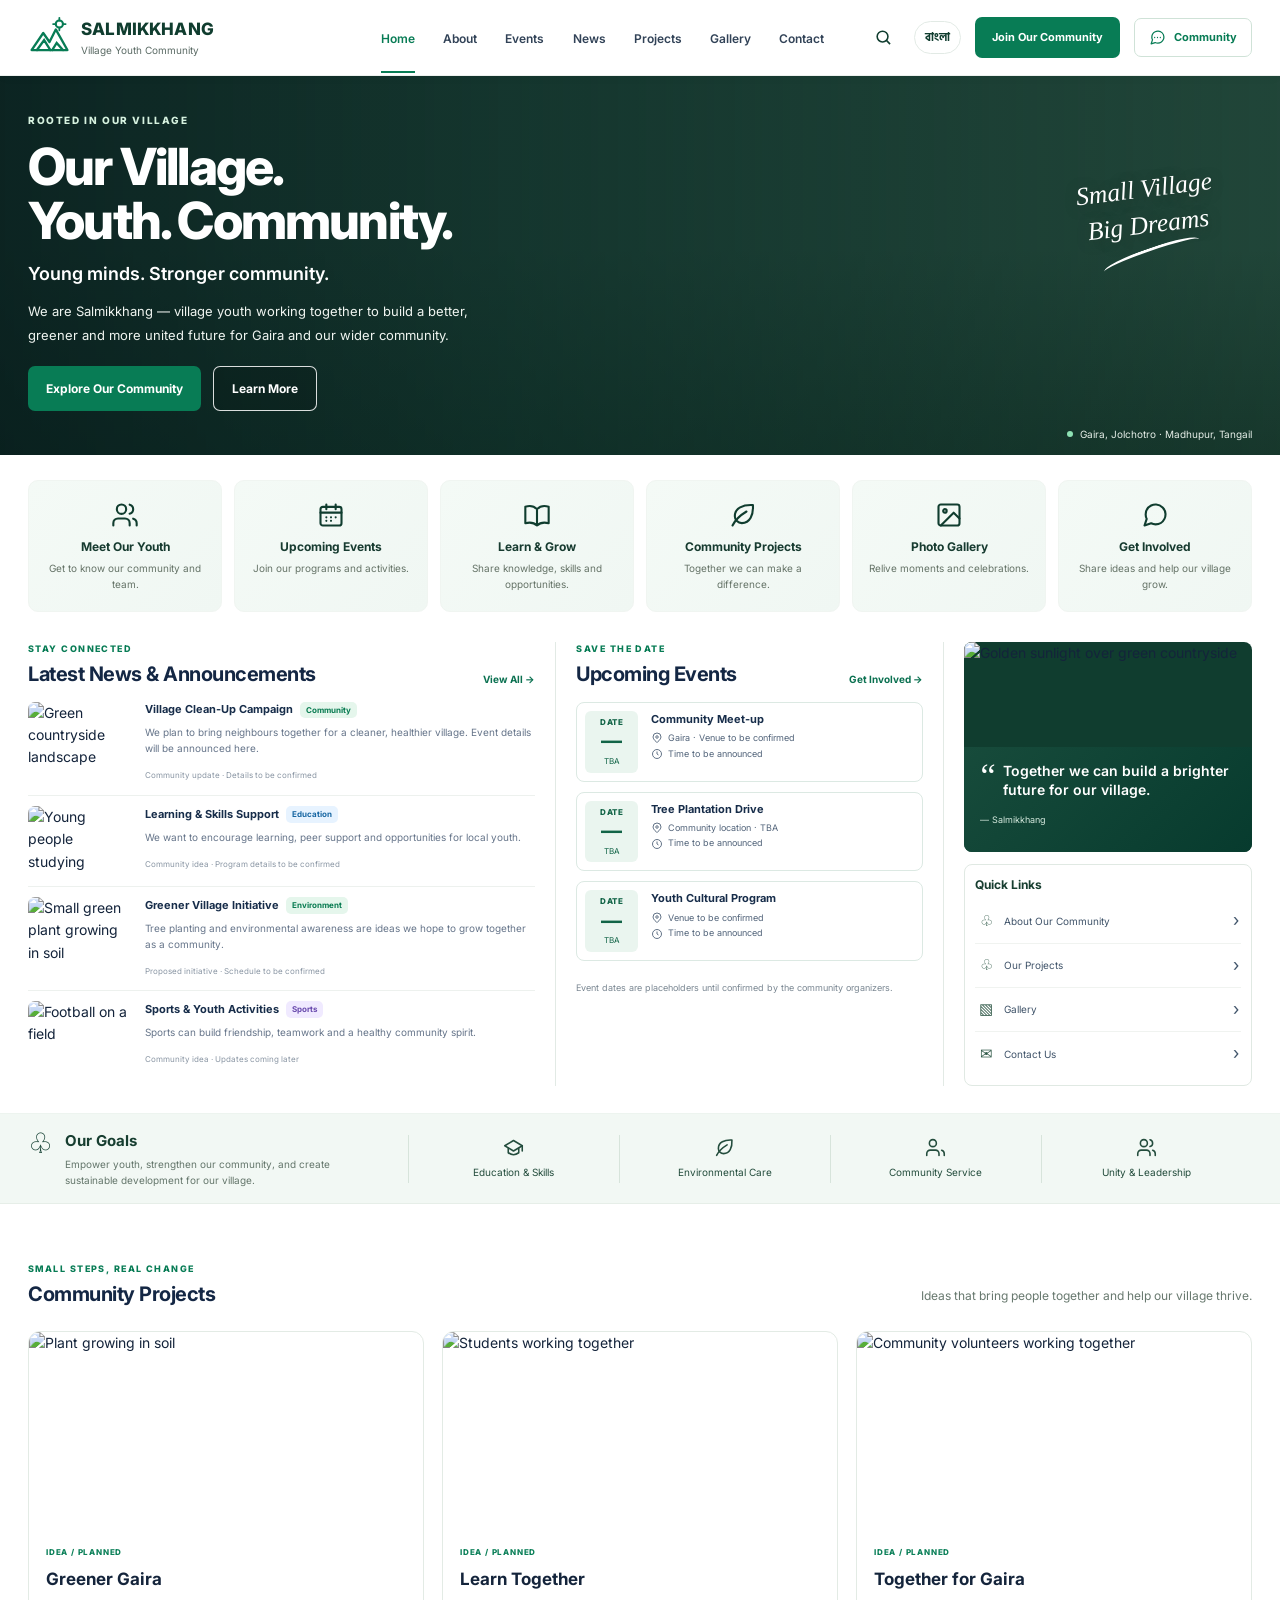
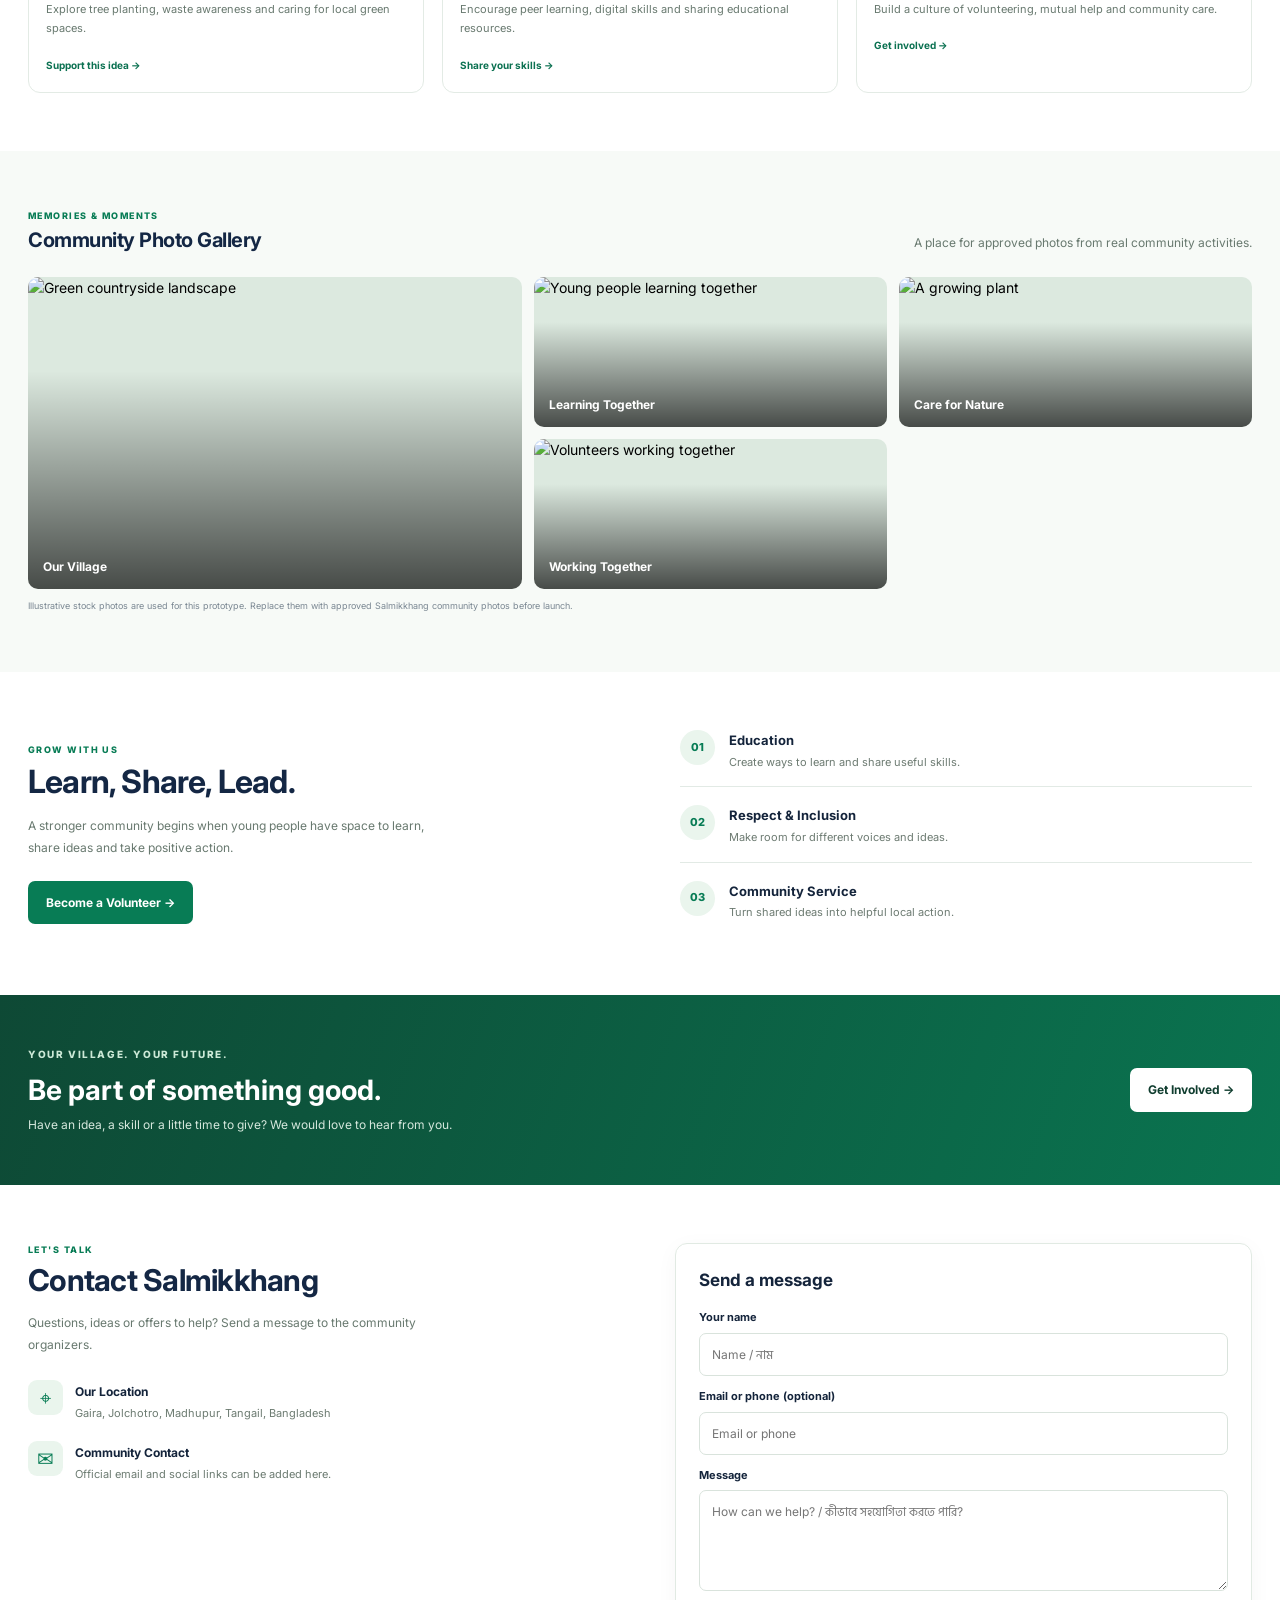
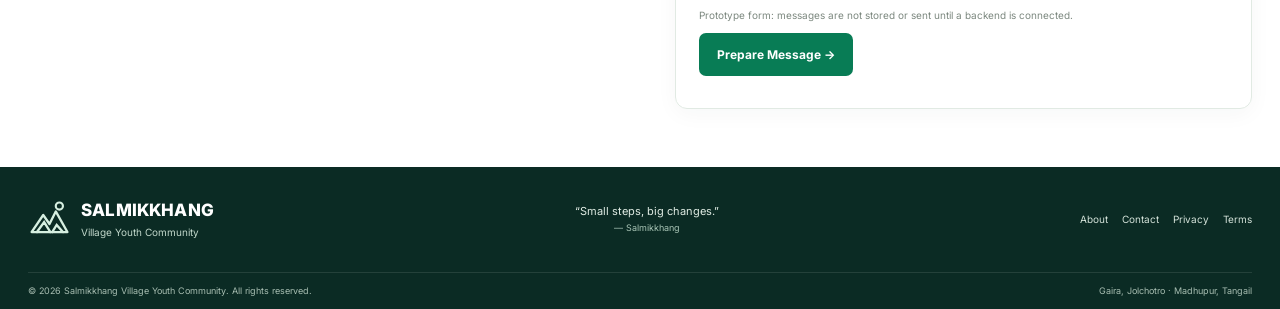
==== commit fe624b18: "Update website with authentication and community chat" ====
--- a/index.html
+++ b/index.html
@@ -33,6 +33,7 @@
       <button class="icon-btn" id="searchToggle" aria-label="Search"><svg viewBox="0 0 24 24"><circle cx="10.8" cy="10.8" r="6.8"/><path d="m16 16 4.3 4.3"/></svg></button>
       <button class="language-switch" id="languageSwitch" aria-label="Switch language">বাংলা</button>
       <a class="btn btn-primary header-join" href="#join" data-en="Join Our Community" data-bn="কমিউনিটিতে যোগ দিন">Join Our Community</a>
+      <a class="btn header-community" href="/community.html" aria-label="Open community chat"><svg class="header-community-icon" viewBox="0 0 24 24" aria-hidden="true"><path d="M21 11.5a8.4 8.4 0 0 1-.9 3.8 8.5 8.5 0 0 1-7.6 4.7 8.4 8.4 0 0 1-3.8-.9L3 21l1.9-5.7a8.4 8.4 0 0 1-.9-3.8A8.5 8.5 0 0 1 8.7 3.9a8.4 8.4 0 0 1 3.8-.9h.5a8.5 8.5 0 0 1 8 8v.5Z"/><path d="M8 12h.01M12 12h.01M16 12h.01"/></svg><span class="header-community-label" data-en="Community" data-bn="কমিউনিটি">Community</span></a>
     </div>
   </header>
 
--- a/styles.css
+++ b/styles.css
@@ -180,3 +180,10 @@
 @media(max-width:850px){.wrap,.hero-inner{width:calc(100% - 36px)}.site-header{height:68px;padding-inline:18px;gap:12px}.menu-toggle{display:block;order:3;margin-left:0}.main-nav{display:none;position:absolute;top:67px;left:0;right:0;background:#fff;padding:10px 18px 18px;box-shadow:0 12px 20px #0a2b1d12;align-items:stretch;flex-direction:column;gap:0;border-top:1px solid var(--line)}.main-nav.open{display:flex}.main-nav a{padding:11px 4px;border-bottom:1px solid #eff3ef;font-size:13px}.header-actions{margin-left:auto}.header-join{display:none}.brand-mark{width:37px;height:37px}.brand-copy strong{font-size:14px}.brand-copy small{font-size:9px}.hero{min-height:360px}.hero-inner{min-height:360px}.hero-copy{max-width:530px}.hero-note{right:3%;top:14%;font-size:18px}.quick-links{grid-template-columns:repeat(3,minmax(0,1fr));gap:10px;padding-top:18px;padding-bottom:24px}.quick-card{min-height:120px}.content-section{grid-template-columns:1fr 1fr;gap:18px}.events-column{padding-right:0;border-right:0}.sidebar{grid-column:1/-1;grid-template-columns:1fr 1fr}.goals-inner{grid-template-columns:repeat(4,1fr);row-gap:18px;padding-block:20px}.goals-intro{grid-column:1/-1;padding-right:0}.goal:first-of-type{border-left:0}.standard-section{padding-block:45px}.project-card>img{height:150px}.split-section{gap:35px}.contact-section{gap:30px}}
 @media(max-width:600px){body{font-size:13px}.wrap,.hero-inner{width:calc(100% - 30px)}.site-header{padding-inline:14px}.brand{gap:6px}.brand-mark{width:32px;height:32px}.brand-copy strong{font-size:12px;letter-spacing:0}.brand-copy small{font-size:8px}.header-actions{gap:4px}.icon-btn{width:28px}.language-switch{font-size:10px;padding:6px 8px}.hero{min-height:440px;background-position:58% center}.hero-inner{min-height:440px;align-items:flex-end}.hero-shade{background:linear-gradient(0deg,rgba(4,24,20,.88),rgba(6,30,26,.43) 70%,rgba(8,25,22,.13))}.hero-copy{padding:45px 0 53px;max-width:100%}.hero h1{font-size:37px}.hero-lead{font-size:16px}.hero-description{font-size:12px;max-width:430px}.hero-note{top:25px;right:12px;font-size:16px}.hero-note i{width:70px}.hero-location{left:15px;right:auto;bottom:13px;font-size:9px}.hero-actions .btn{padding:11px 13px;font-size:11px}.quick-links{grid-template-columns:repeat(2,minmax(0,1fr));gap:9px;padding-top:14px;padding-bottom:22px}.quick-card{min-height:118px;padding:14px 9px}.quick-card strong{font-size:11px}.quick-card p{font-size:9px}.content-section{grid-template-columns:1fr;gap:27px;padding-bottom:24px}.events-column{border-left:0;padding:0}.sidebar{grid-column:auto;grid-template-columns:1fr 1fr;gap:10px}.quote-card{min-height:200px}.quote-card>img{height:100px}.quote-overlay{padding:12px;min-height:100px}.quote-overlay p{font-size:12px}.quick-box{padding:8px}.quick-box a{font-size:9px;gap:5px}.section-head h2,.standard-section h2{font-size:19px}.news-item>img{width:92px;height:70px}.news-title-row h3{font-size:11px}.news-body p{font-size:10px}.goals-inner{grid-template-columns:repeat(2,1fr);row-gap:18px}.goals-intro{grid-column:1/-1}.goal{border-left:0;border-top:1px solid #d7e4db;padding-top:12px}.goal:nth-of-type(odd){border-left:1px solid #d7e4db}.standard-section{padding-block:38px}.standard-section .section-head{align-items:flex-start;flex-direction:column}.project-grid{grid-template-columns:1fr;gap:14px}.project-card>img{height:185px}.project-content{padding:15px}.gallery-grid{grid-template-columns:1fr 1fr;grid-template-rows:145px 145px}.tile-large{grid-row:span 2}.gallery-tile span{left:10px;bottom:10px;font-size:10px}.split-section{grid-template-columns:1fr;gap:30px}.split-section h2{font-size:28px}.join-banner-inner{min-height:auto;align-items:flex-start;flex-direction:column;padding-block:30px;gap:18px}.join-banner h2{font-size:25px}.join-banner p{font-size:11px}.contact-section{grid-template-columns:1fr;gap:26px}.contact-intro h2{font-size:26px}.contact-form{padding:18px}.footer-main{align-items:flex-start;flex-direction:column;gap:16px;padding-block:22px}.footer-quote{text-align:left}.footer-links{gap:12px}.footer-bottom{flex-direction:column;gap:5px;font-size:8px}.search-panel{right:10px;top:74px;width:calc(100% - 20px)}}
 @media(prefers-reduced-motion:reduce){*,*::before,*::after{scroll-behavior:auto!important;transition:none!important;animation:none!important}}
+
+/* Community chat shortcut beside Join Our Community in the header */
+.header-community{padding:10px 14px;border:1px solid #cfe2d7;background:#fff;color:var(--green);font-size:11px;gap:8px;white-space:nowrap;box-shadow:none}
+.header-community:hover{background:var(--mint);box-shadow:0 5px 14px rgba(8,124,85,.1)}
+.header-community-icon{display:block;flex:0 0 auto;width:17px;height:17px;fill:none;stroke:currentColor;stroke-width:1.8;stroke-linecap:round;stroke-linejoin:round}
+@media(max-width:1120px){.header-community{padding:10px 11px;font-size:10px;gap:5px}}
+@media(max-width:600px){.header-community{width:31px;height:31px;padding:0;border-radius:50%;justify-content:center}.header-community-label{display:none}.header-community-icon{width:17px;height:17px}}
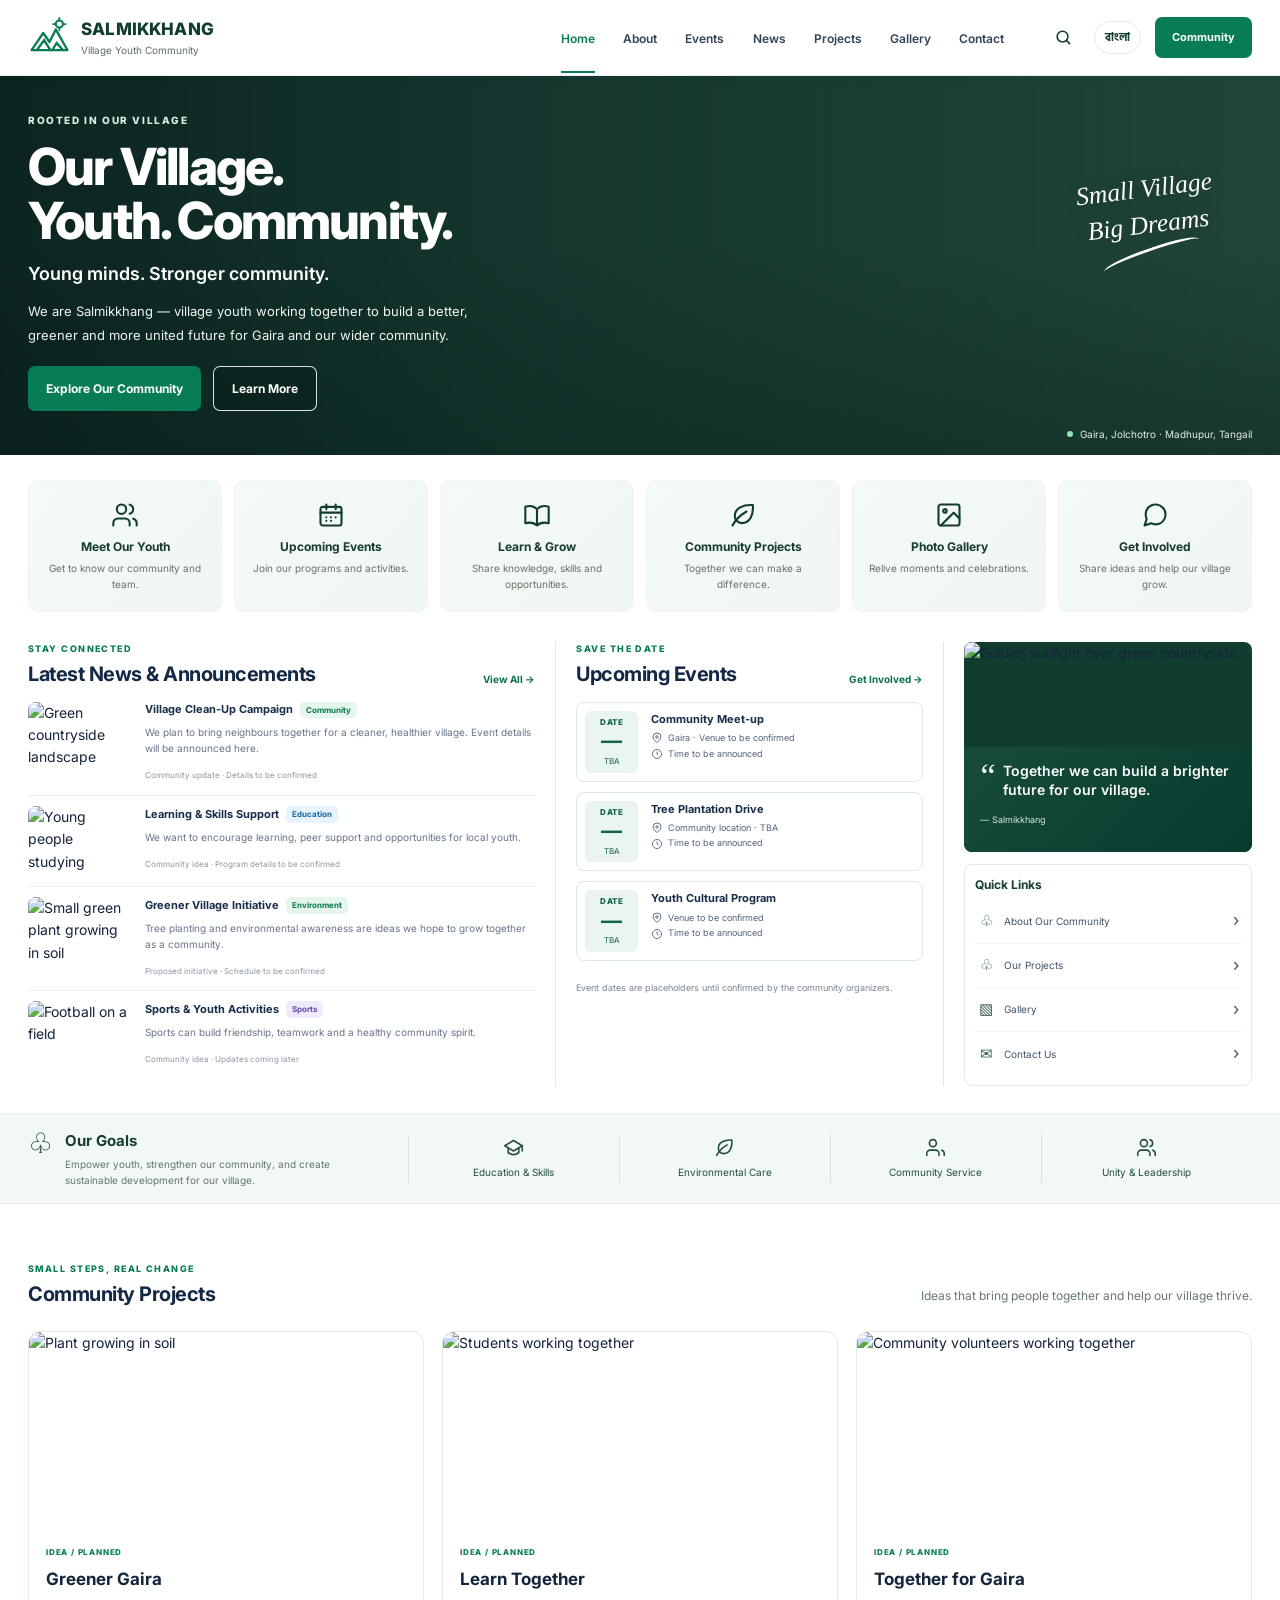
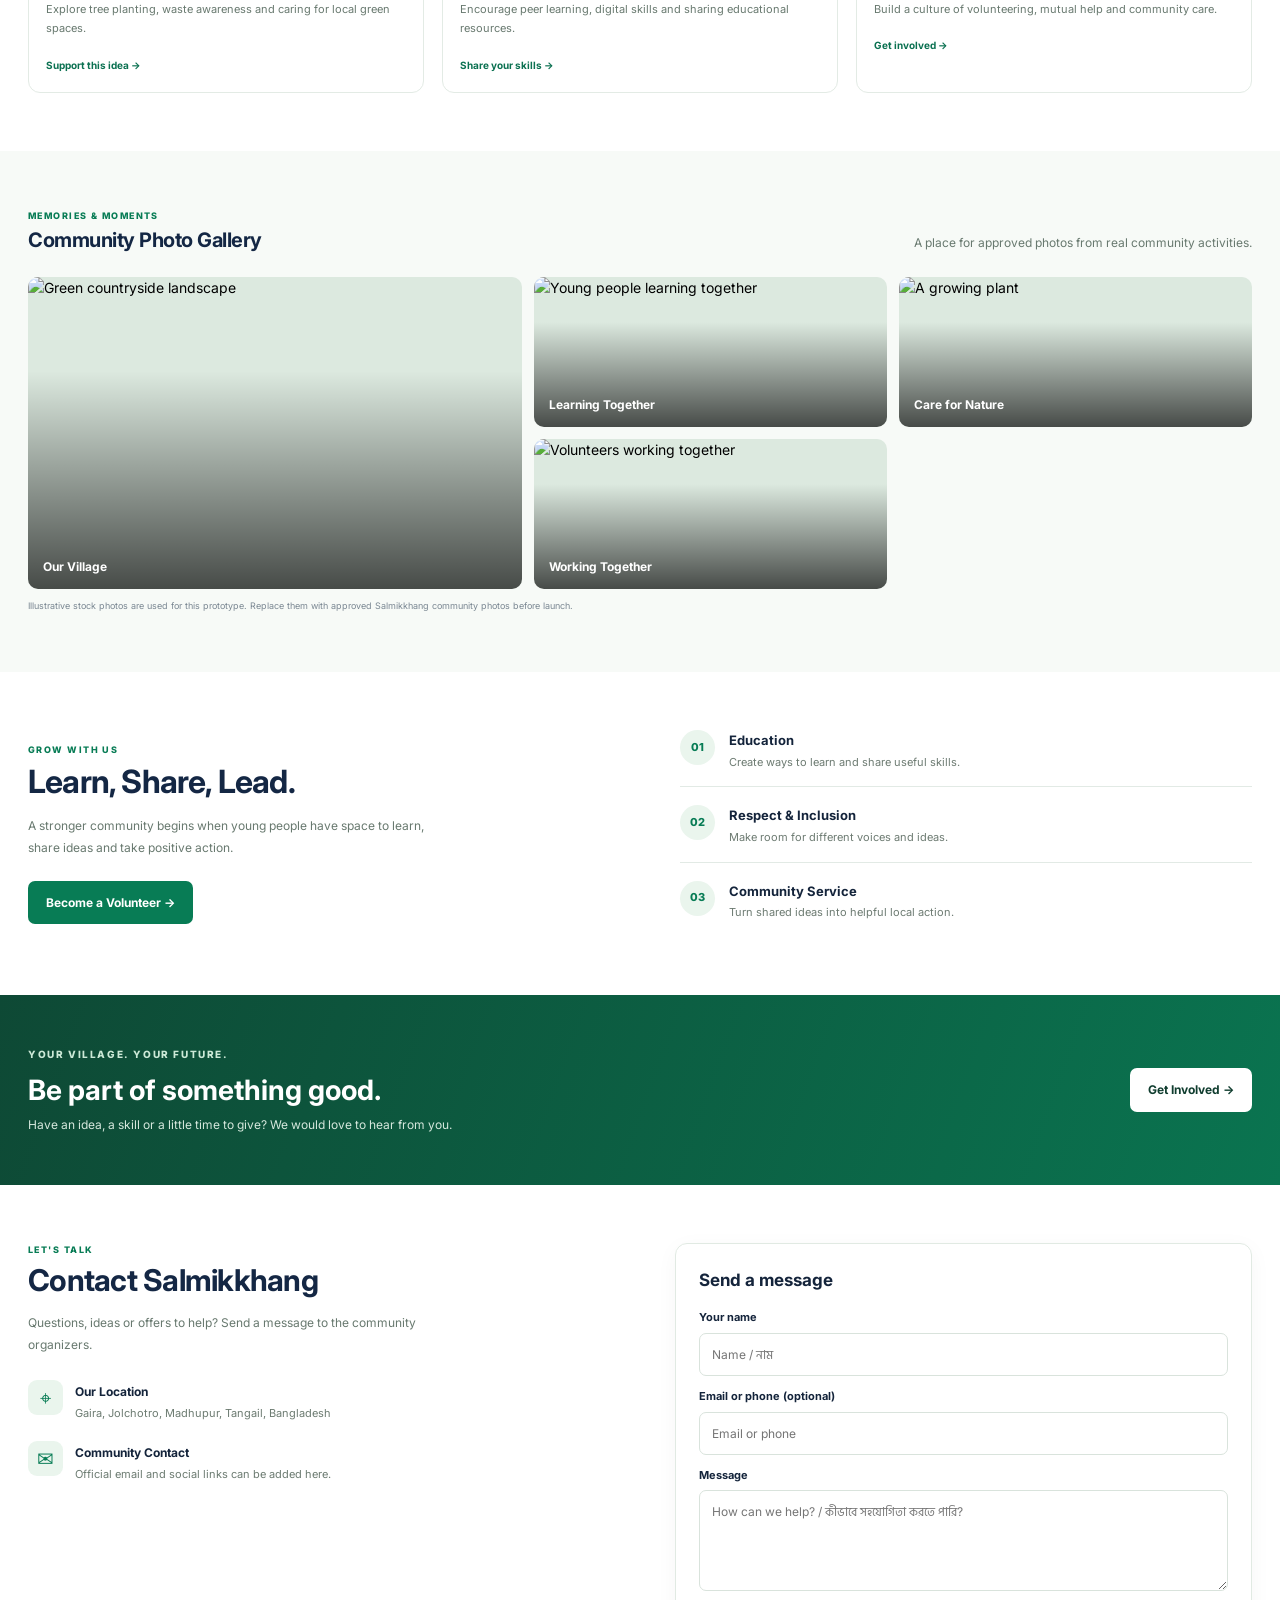
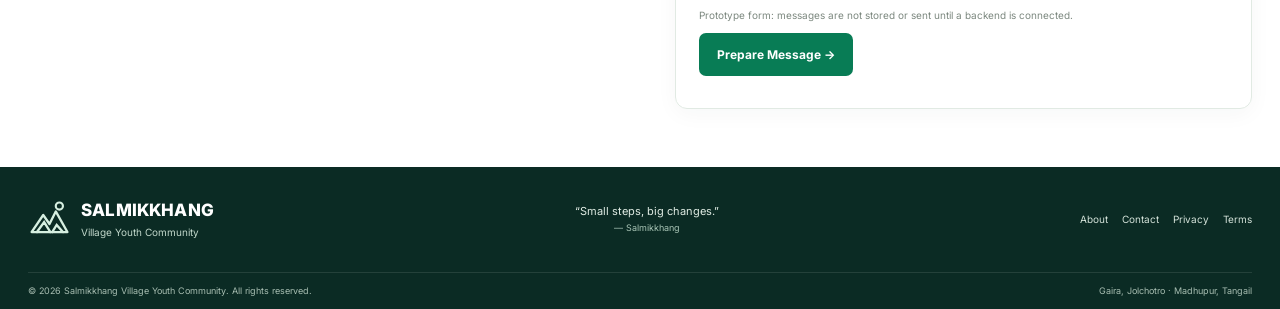
==== commit ba0e5817: "Add Salmikkhang community page" ====
--- a/index.html
+++ b/index.html
@@ -32,8 +32,7 @@
     <div class="header-actions">
       <button class="icon-btn" id="searchToggle" aria-label="Search"><svg viewBox="0 0 24 24"><circle cx="10.8" cy="10.8" r="6.8"/><path d="m16 16 4.3 4.3"/></svg></button>
       <button class="language-switch" id="languageSwitch" aria-label="Switch language">বাংলা</button>
-      <a class="btn btn-primary header-join" href="#join" data-en="Join Our Community" data-bn="কমিউনিটিতে যোগ দিন">Join Our Community</a>
-      <a class="btn header-community" href="/community.html" aria-label="Open community chat"><svg class="header-community-icon" viewBox="0 0 24 24" aria-hidden="true"><path d="M21 11.5a8.4 8.4 0 0 1-.9 3.8 8.5 8.5 0 0 1-7.6 4.7 8.4 8.4 0 0 1-3.8-.9L3 21l1.9-5.7a8.4 8.4 0 0 1-.9-3.8A8.5 8.5 0 0 1 8.7 3.9a8.4 8.4 0 0 1 3.8-.9h.5a8.5 8.5 0 0 1 8 8v.5Z"/><path d="M8 12h.01M12 12h.01M16 12h.01"/></svg><span class="header-community-label" data-en="Community" data-bn="কমিউনিটি">Community</span></a>
+      <a class="btn btn-primary header-join" href="community.html" data-en="Community" data-bn="কমিউনিটি">Community</a>
     </div>
   </header>
 
--- a/styles.css
+++ b/styles.css
@@ -180,10 +180,3 @@
 @media(max-width:850px){.wrap,.hero-inner{width:calc(100% - 36px)}.site-header{height:68px;padding-inline:18px;gap:12px}.menu-toggle{display:block;order:3;margin-left:0}.main-nav{display:none;position:absolute;top:67px;left:0;right:0;background:#fff;padding:10px 18px 18px;box-shadow:0 12px 20px #0a2b1d12;align-items:stretch;flex-direction:column;gap:0;border-top:1px solid var(--line)}.main-nav.open{display:flex}.main-nav a{padding:11px 4px;border-bottom:1px solid #eff3ef;font-size:13px}.header-actions{margin-left:auto}.header-join{display:none}.brand-mark{width:37px;height:37px}.brand-copy strong{font-size:14px}.brand-copy small{font-size:9px}.hero{min-height:360px}.hero-inner{min-height:360px}.hero-copy{max-width:530px}.hero-note{right:3%;top:14%;font-size:18px}.quick-links{grid-template-columns:repeat(3,minmax(0,1fr));gap:10px;padding-top:18px;padding-bottom:24px}.quick-card{min-height:120px}.content-section{grid-template-columns:1fr 1fr;gap:18px}.events-column{padding-right:0;border-right:0}.sidebar{grid-column:1/-1;grid-template-columns:1fr 1fr}.goals-inner{grid-template-columns:repeat(4,1fr);row-gap:18px;padding-block:20px}.goals-intro{grid-column:1/-1;padding-right:0}.goal:first-of-type{border-left:0}.standard-section{padding-block:45px}.project-card>img{height:150px}.split-section{gap:35px}.contact-section{gap:30px}}
 @media(max-width:600px){body{font-size:13px}.wrap,.hero-inner{width:calc(100% - 30px)}.site-header{padding-inline:14px}.brand{gap:6px}.brand-mark{width:32px;height:32px}.brand-copy strong{font-size:12px;letter-spacing:0}.brand-copy small{font-size:8px}.header-actions{gap:4px}.icon-btn{width:28px}.language-switch{font-size:10px;padding:6px 8px}.hero{min-height:440px;background-position:58% center}.hero-inner{min-height:440px;align-items:flex-end}.hero-shade{background:linear-gradient(0deg,rgba(4,24,20,.88),rgba(6,30,26,.43) 70%,rgba(8,25,22,.13))}.hero-copy{padding:45px 0 53px;max-width:100%}.hero h1{font-size:37px}.hero-lead{font-size:16px}.hero-description{font-size:12px;max-width:430px}.hero-note{top:25px;right:12px;font-size:16px}.hero-note i{width:70px}.hero-location{left:15px;right:auto;bottom:13px;font-size:9px}.hero-actions .btn{padding:11px 13px;font-size:11px}.quick-links{grid-template-columns:repeat(2,minmax(0,1fr));gap:9px;padding-top:14px;padding-bottom:22px}.quick-card{min-height:118px;padding:14px 9px}.quick-card strong{font-size:11px}.quick-card p{font-size:9px}.content-section{grid-template-columns:1fr;gap:27px;padding-bottom:24px}.events-column{border-left:0;padding:0}.sidebar{grid-column:auto;grid-template-columns:1fr 1fr;gap:10px}.quote-card{min-height:200px}.quote-card>img{height:100px}.quote-overlay{padding:12px;min-height:100px}.quote-overlay p{font-size:12px}.quick-box{padding:8px}.quick-box a{font-size:9px;gap:5px}.section-head h2,.standard-section h2{font-size:19px}.news-item>img{width:92px;height:70px}.news-title-row h3{font-size:11px}.news-body p{font-size:10px}.goals-inner{grid-template-columns:repeat(2,1fr);row-gap:18px}.goals-intro{grid-column:1/-1}.goal{border-left:0;border-top:1px solid #d7e4db;padding-top:12px}.goal:nth-of-type(odd){border-left:1px solid #d7e4db}.standard-section{padding-block:38px}.standard-section .section-head{align-items:flex-start;flex-direction:column}.project-grid{grid-template-columns:1fr;gap:14px}.project-card>img{height:185px}.project-content{padding:15px}.gallery-grid{grid-template-columns:1fr 1fr;grid-template-rows:145px 145px}.tile-large{grid-row:span 2}.gallery-tile span{left:10px;bottom:10px;font-size:10px}.split-section{grid-template-columns:1fr;gap:30px}.split-section h2{font-size:28px}.join-banner-inner{min-height:auto;align-items:flex-start;flex-direction:column;padding-block:30px;gap:18px}.join-banner h2{font-size:25px}.join-banner p{font-size:11px}.contact-section{grid-template-columns:1fr;gap:26px}.contact-intro h2{font-size:26px}.contact-form{padding:18px}.footer-main{align-items:flex-start;flex-direction:column;gap:16px;padding-block:22px}.footer-quote{text-align:left}.footer-links{gap:12px}.footer-bottom{flex-direction:column;gap:5px;font-size:8px}.search-panel{right:10px;top:74px;width:calc(100% - 20px)}}
 @media(prefers-reduced-motion:reduce){*,*::before,*::after{scroll-behavior:auto!important;transition:none!important;animation:none!important}}
-
-/* Community chat shortcut beside Join Our Community in the header */
-.header-community{padding:10px 14px;border:1px solid #cfe2d7;background:#fff;color:var(--green);font-size:11px;gap:8px;white-space:nowrap;box-shadow:none}
-.header-community:hover{background:var(--mint);box-shadow:0 5px 14px rgba(8,124,85,.1)}
-.header-community-icon{display:block;flex:0 0 auto;width:17px;height:17px;fill:none;stroke:currentColor;stroke-width:1.8;stroke-linecap:round;stroke-linejoin:round}
-@media(max-width:1120px){.header-community{padding:10px 11px;font-size:10px;gap:5px}}
-@media(max-width:600px){.header-community{width:31px;height:31px;padding:0;border-radius:50%;justify-content:center}.header-community-label{display:none}.header-community-icon{width:17px;height:17px}}
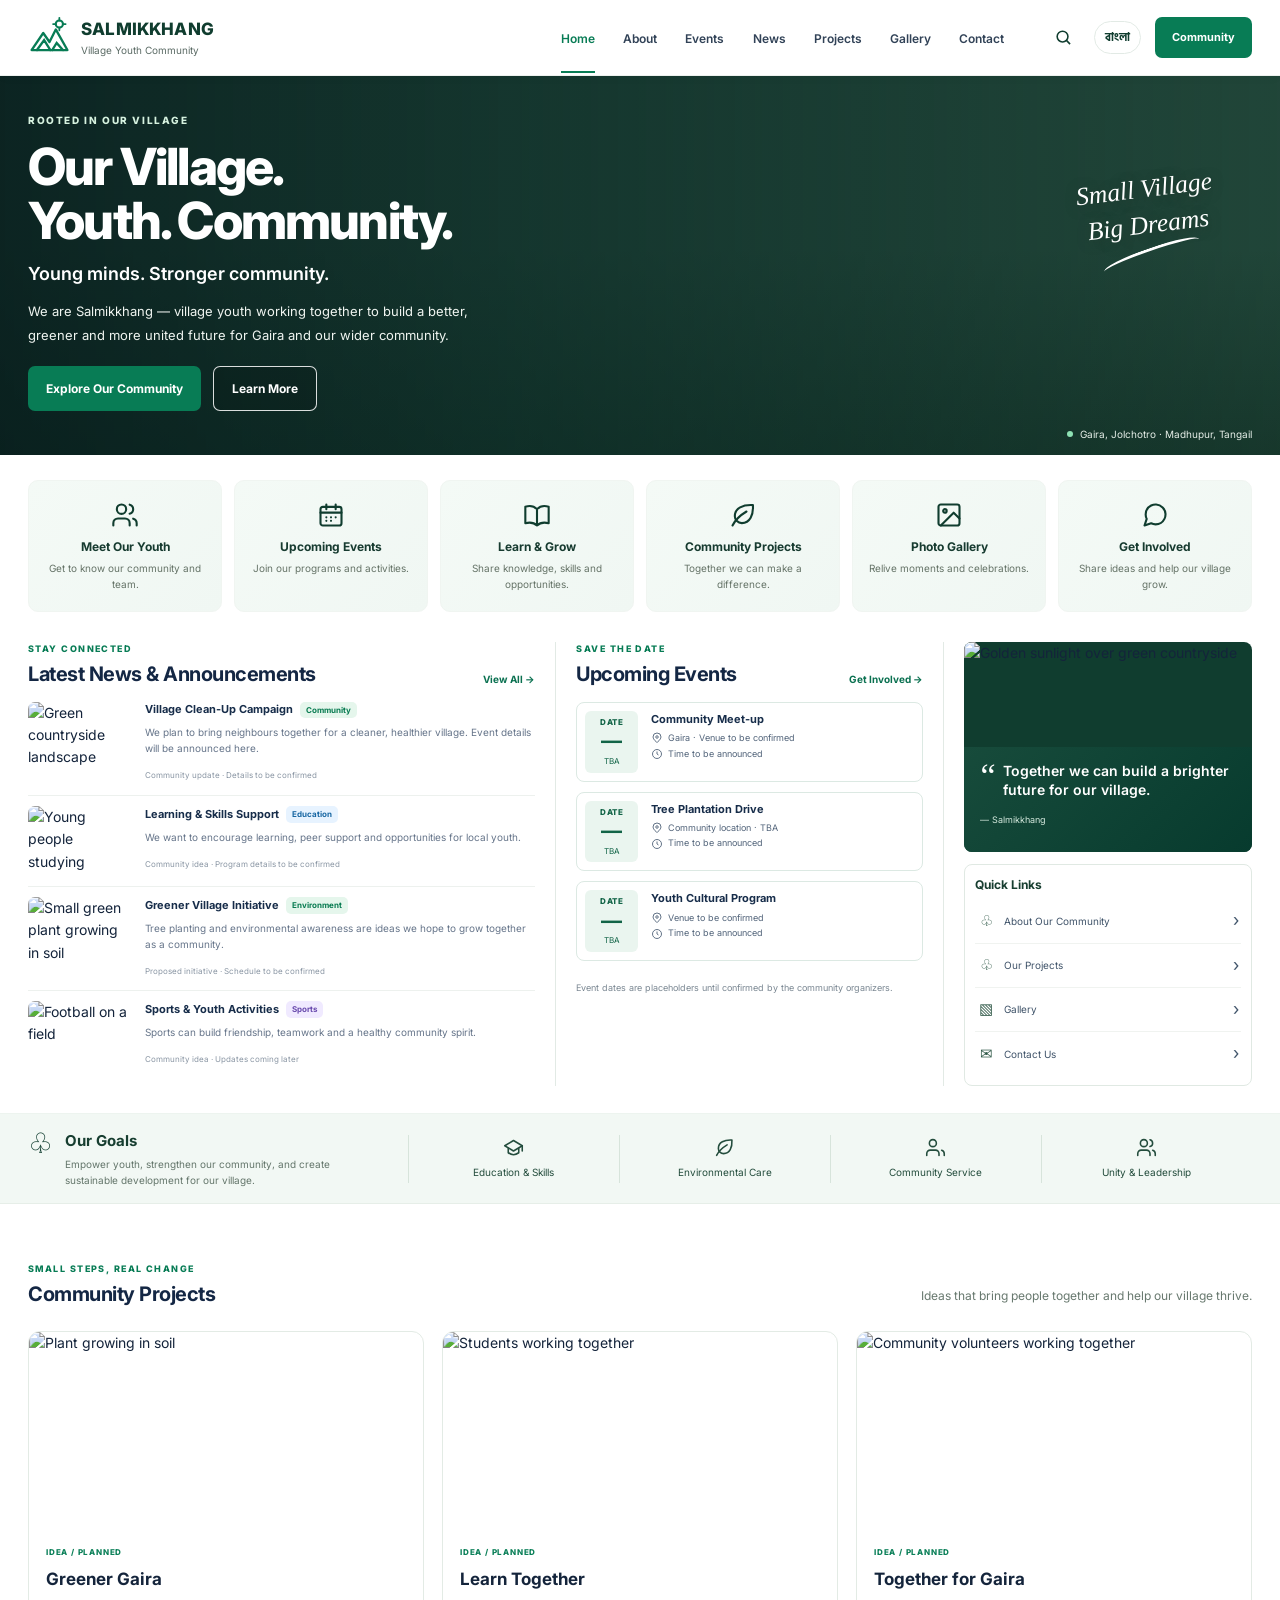
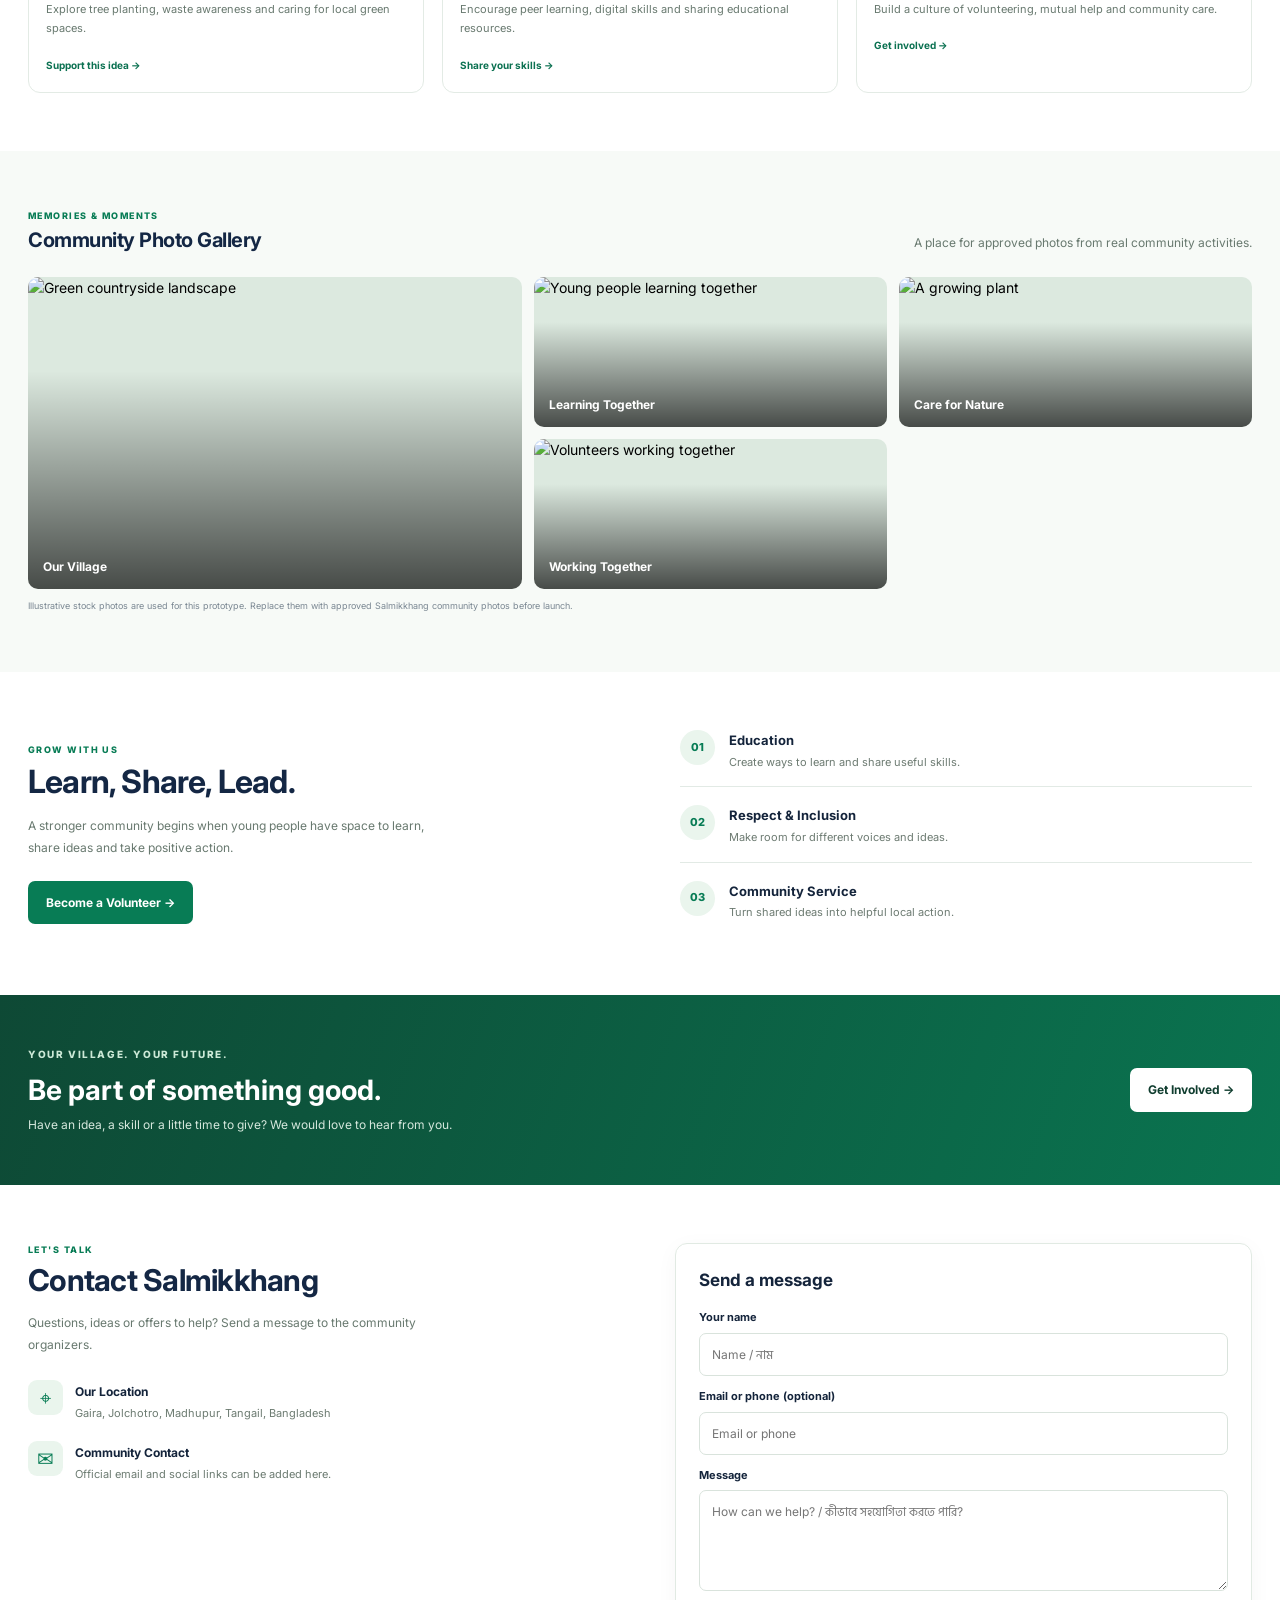
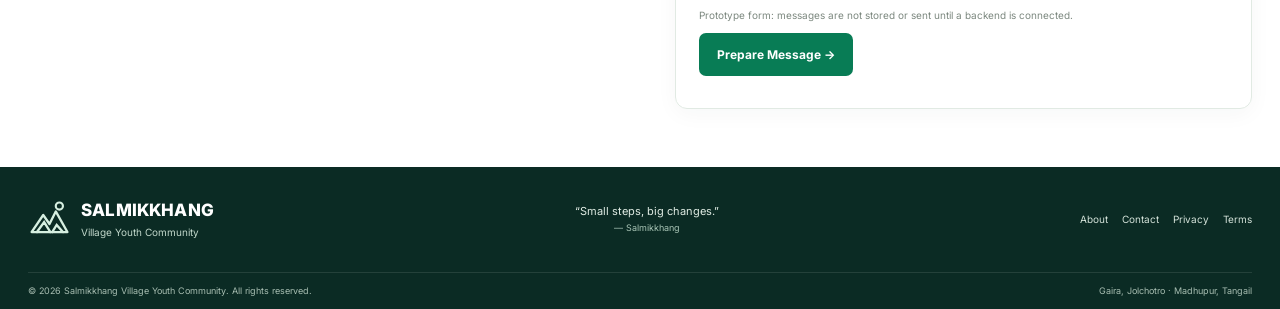
==== commit 61c7ece9: "Update community admin and member panels" ====
--- a/index.html
+++ b/index.html
@@ -10,6 +10,12 @@
   <link rel="preconnect" href="https://fonts.gstatic.com" crossorigin>
   <link href="https://fonts.googleapis.com/css2?family=Hind+Siliguri:wght@400;500;600;700&family=Inter:wght@400;500;600;700;800&display=swap" rel="stylesheet">
   <link rel="stylesheet" href="styles.css">
+<style>
+.community-menu-wrap{position:relative}.community-menu{position:absolute;right:0;top:calc(100% + 10px);min-width:190px;background:#fff;border:1px solid #e3eee8;border-radius:14px;padding:8px;box-shadow:0 14px 36px #1232;z-index:1000}
+.community-menu a{display:block;padding:12px 14px;border-radius:9px;color:#173c2d;text-decoration:none;font-weight:600;white-space:nowrap}
+.community-menu a:hover{background:#edf7f1}
+@media(max-width:760px){.community-menu{right:0}}
+</style>
 </head>
 <body>
   <header class="site-header">
@@ -32,7 +38,13 @@
     <div class="header-actions">
       <button class="icon-btn" id="searchToggle" aria-label="Search"><svg viewBox="0 0 24 24"><circle cx="10.8" cy="10.8" r="6.8"/><path d="m16 16 4.3 4.3"/></svg></button>
       <button class="language-switch" id="languageSwitch" aria-label="Switch language">বাংলা</button>
-      <a class="btn btn-primary header-join" href="community.html" data-en="Community" data-bn="কমিউনিটি">Community</a>
+      <div class="community-menu-wrap">
+        <button class="btn btn-primary header-join" id="communityMenuToggle" aria-expanded="false" aria-controls="communityMenu" data-en="Community" data-bn="কমিউনিটি">Community</button>
+        <div class="community-menu" id="communityMenu" hidden>
+          <a href="admin/index.html" data-en="Admin Panel" data-bn="অ্যাডমিন প্যানেল">Admin Panel</a>
+          <a href="member/index.html" data-en="Member Panel" data-bn="সদস্য প্যানেল">Member Panel</a>
+        </div>
+      </div>
     </div>
   </header>
 
